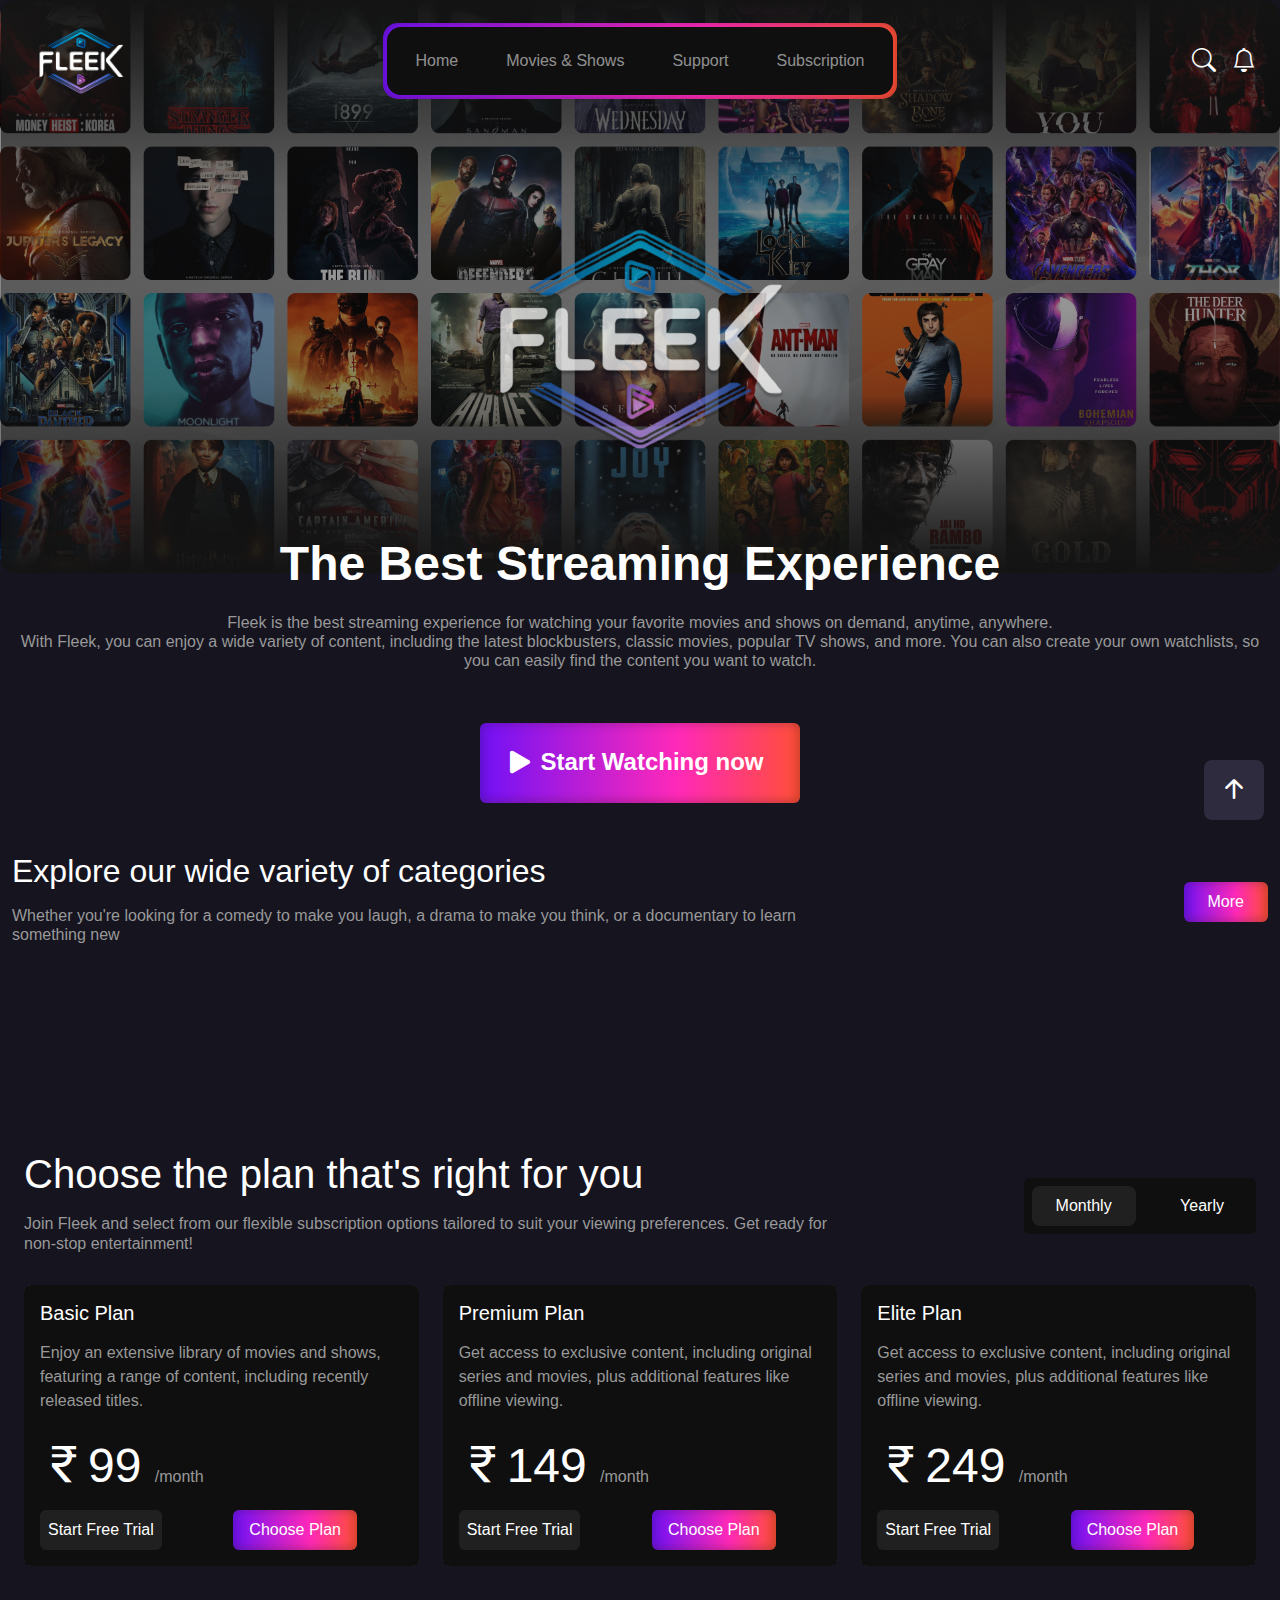
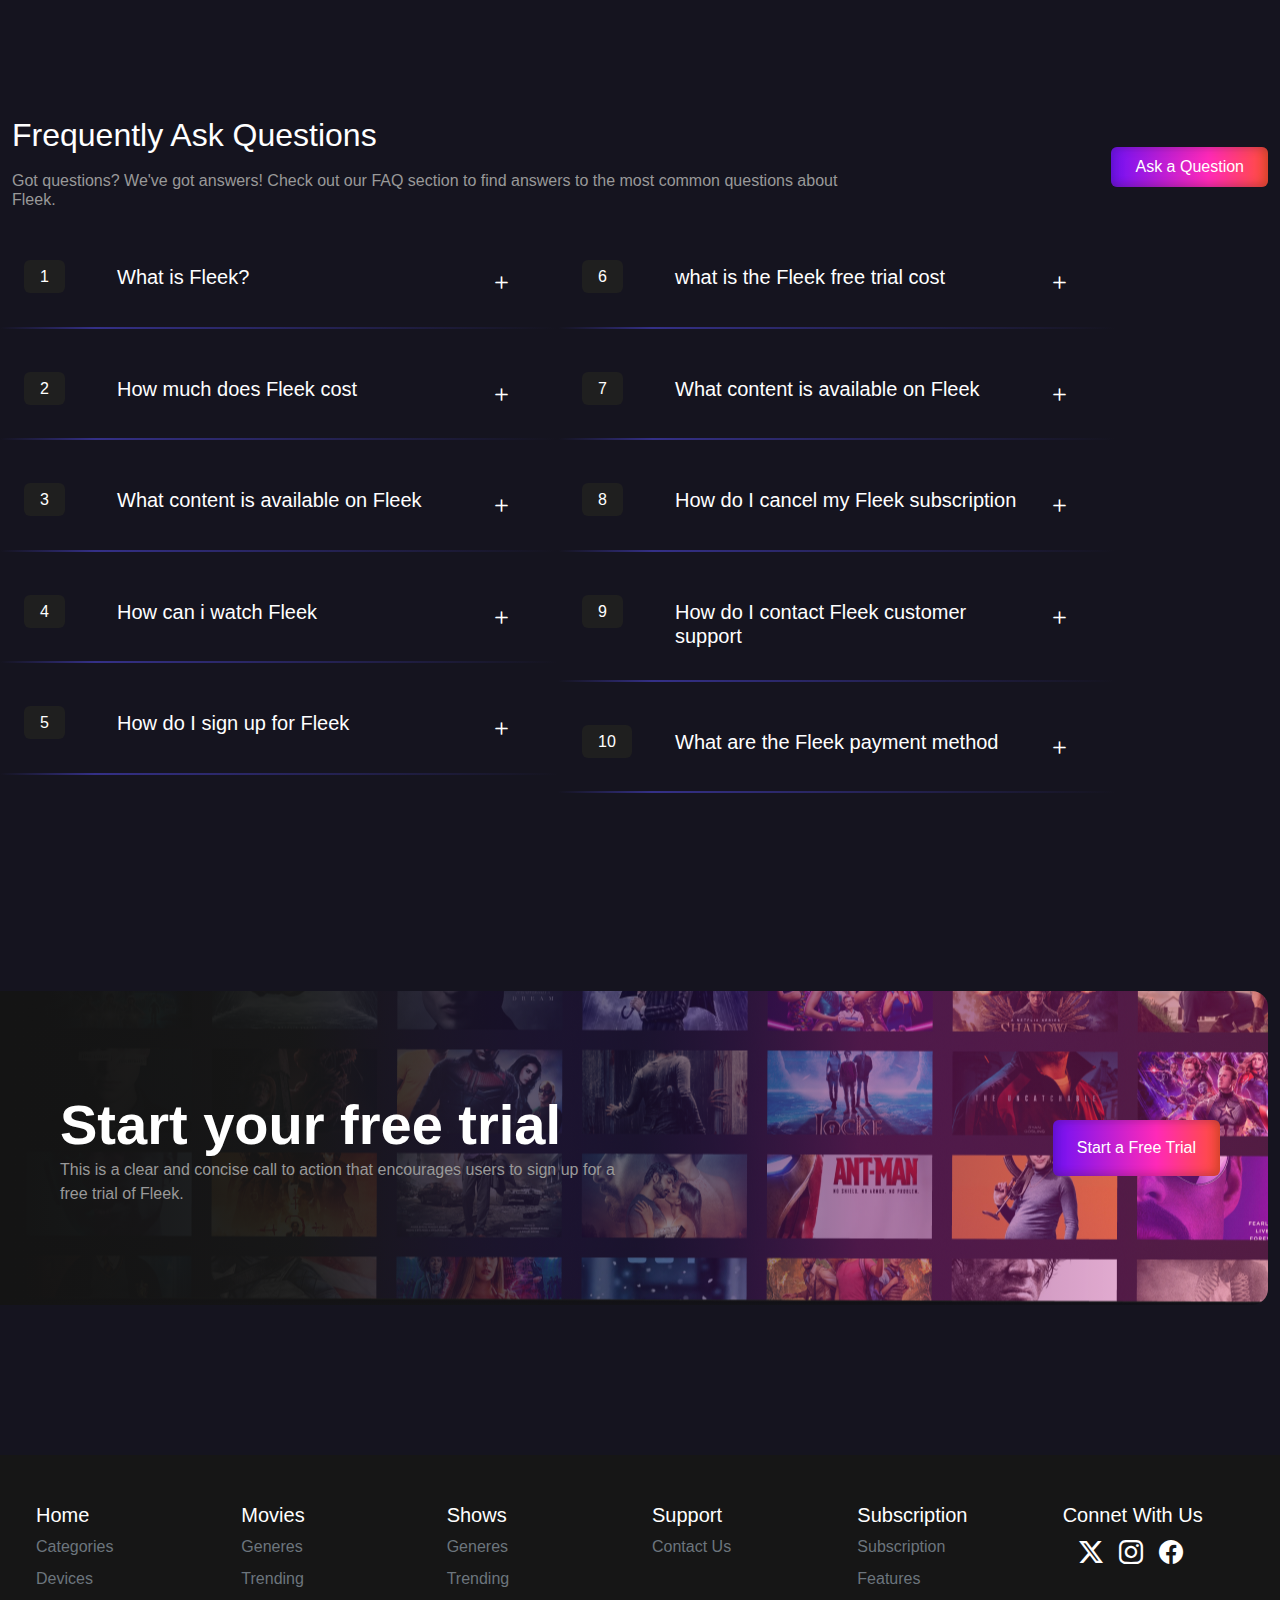
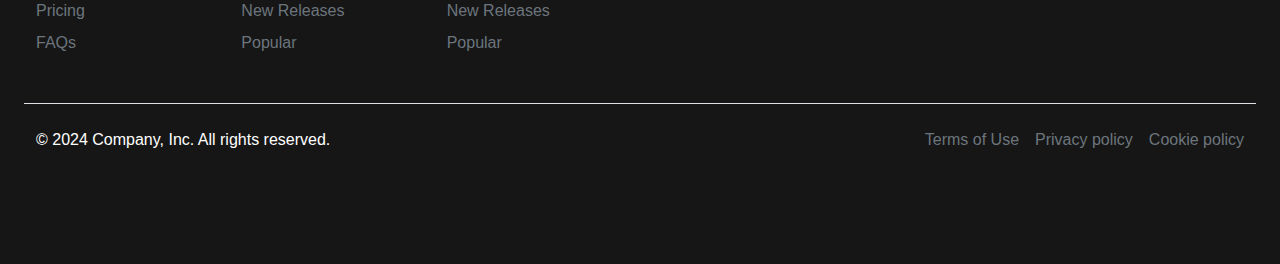
==== index.html @ b1dc54b3 "add" ====
<!DOCTYPE html>
<html lang="en">
  <head>
    <meta charset="UTF-8" />
    <meta name="viewport" content="width=device-width, initial-scale=1.0" />
    <title>Home page</title>
    <link
      rel="stylesheet"
      href="https://cdn.jsdelivr.net/npm/bootstrap-icons@1.11.3/font/bootstrap-icons.min.css"
    />
    <link rel="stylesheet" href="assets/css/bootstrap.min.css" />
    <link rel="stylesheet" href="assets/css/style.css" />
    <link
      rel="stylesheet"
      href="https://cdn.jsdelivr.net/npm/swiper@11/swiper-bundle.min.css"
    />
    <script src="https://ajax.googleapis.com/ajax/libs/jquery/3.7.1/jquery.min.js"></script>
    <script
      src="https://cdn.jsdelivr.net/npm/swiper@11/swiper-bundle.min.js"
      defer
    ></script>
    <script src="assets/js/bootstrap.bundle.min.js" defer></script>
    <script src="assets/js/priceCard.js" defer></script>
    <script src="assets/js/faq.js" defer></script>
    <script src="assets/js/categoriesCard.js" defer></script>
    <script src="assets/js/temp/tempApi.js" defer></script>
    <script src="assets/js/script.js" defer></script>
    <script src="assets/js/searchMoviesAndTv.js" defer></script>
  </head>

  <body>
    <!-- navigation bar -->
    <div class="header">
      <!-- <script src="assets/js/header.js"></script> -->
    </div>
    <!-- hero section -->
    <div class="homeHero">
      <div class="card rounded-5 border-0">
        <img
          src="assets/img/homePageHero.png"
          alt
          class="card-img rounded-4 d-none d-sm-block"
        />
        <img
          src="assets/img/homePageMobileHero.png"
          alt
          class="card-img rounded-4 d-block d-sm-none"
        />
        <div
          class="card-img-overlay rounded-3 d-flex flex-column justify-content-end align-items-center"
        >
          <div
            class="homeSectionTxt d-flex flex-column align-items-center gap-4 gap-sm-1"
          >
            <h1
              class="display-5 text-center fw-semibold mb-0 mb-md-3"
              style="color: #fff"
            >
              The Best Streaming Experience
            </h1>
            <p class="h6 text-center mb-0 mb-md-5" style="color: #999">
              Fleek is the best streaming experience for watching your favorite
              movies and shows on demand, anytime, anywhere.
              <span class="d-none d-lg-block">
                With Fleek, you can enjoy a wide variety of content, including
                the latest blockbusters, classic movies, popular TV shows, and
                more. You can also create your own watchlists, so you can easily
                find the content you want to watch.
              </span>
            </p>
            <div class="d-flex text-center justify-content-center">
              <button
                class="border-0 d-flex btn-base justify-content-center align-items-center rounded py-3 py-md-3 z-2"
                style="padding-right: 36px; padding-left: 20px"
              >
                <i class="bi bi-play-fill display-6 text-white"></i>
                <span class="text-white display-6 fs-4 fw-semibold"
                  >Start Watching now</span
                >
              </button>
              <!--  <div class=" d-flex align-items-center justify-content-center">
              <button
                class="border-0 text-center rounded py-2 py-md-3   "
                style="
                padding-right: 16px;
                  background: linear-gradient(
                    92deg,
                    rgba(90, 13, 255, 1) 0%,
                    rgba(255, 41, 221, 1) 37%,
                    rgba(255, 88, 28, 1) 92%
                  );
                "
              >
                <i class="bi bi-play-fill display-6 text-white"></i>
                <span class="text-white h2 fw-semibold">Start Watching now</span>
              </button> -->
            </div>
          </div>
        </div>
      </div>
    </div>

    <!-- explore our categories  -->

    <section class="categories container-xxl">
      <div class="row">
        <div class="col-12 col-md-8">
          <div class="row mb-2">
            <h2 class="text-white">Explore our wide variety of categories</h2>
          </div>
          <div class="row mb-3 mb-sm-0">
            <h6 style="color: #999">
              Whether you're looking for a comedy to make you laugh, a drama to
              make you think, or a documentary to learn something new
            </h6>
          </div>
        </div>
        <div
          class="col-12 col-md-4 d-flex justify-content-start justify-content-sm-end align-items-center"
        >
          <a
            href="movies&shows.html"
            class="text-white btn-base fw-5 fs-6 text-center py-2 py-sm-2 px-3 px-sm-4 rounded-2"
            style="
              text-decoration: none;
              width: max-content;
              height: max-content;
            "
            type="button"
            >More</a
          >
        </div>
      </div>
      <div class="container-xxl mt-5 d-none d-sm-block position-relative z-0">
        <div class="swiper mySwiper">
          <div class="swiper-wrapper cat-card z-0"></div>
        </div>
      </div>
      <div class="container-xxl mt-5 d-block d-sm-none position-relative z-0">
        <div class="swiper mySwiperMobile">
          <div class="swiper-wrapper cat-card z-0"></div>
        </div>
      </div>
    </section>

    <!-- subscription plan -->
    <div class="subsPlan">
      <section class="container-fluid">
        <div class="mt-3 container-xxl">
          <div class="row">
            <div class="col-12 col-md-8">
              <div class="row mb-2">
                <h1 class="text-white">Choose the plan that's right for you</h1>
              </div>
              <div class="row mb-3 mb-sm-0">
                <h6 style="color: #999">
                  Join Fleek and select from our flexible subscription options
                  tailored to suit your viewing preferences. Get ready for
                  non-stop entertainment!
                </h6>
              </div>
            </div>
            <div
              class="col-12 col-lg-4 d-flex justify-content-start justify-content-sm-end align-items-center"
            >
              <div class="rounded px-2 py-2" style="background-color: #0f0f0f">
                <button class="border-0 btn1 py-2 px-4 text-white rounded-3">
                  Monthly
                </button>
                <button
                  class="border-0 btn2 ms-3 py-2 px-4 text-white rounded-3"
                >
                  Yearly
                </button>
              </div>
            </div>
          </div>
          <div class="row mt-4" id="pricecard">
            <div class="row"></div>
          </div>
        </div>
      </section>
    </div>

    <!-- faq -->
    <div class="faq">
      <section class="conatainer-fluid mt-5">
        <div class="container-xxl">
          <div class="row">
            <div class="col-12 col-md-8">
              <div class="row mb-2">
                <h2 class="text-white">Frequently Ask Questions</h2>
              </div>
              <div class="row mb-3 mb-sm-0">
                <h6 style="color: #999">
                  Got questions? We've got answers! Check out our FAQ section to
                  find answers to the most common questions about Fleek.
                </h6>
              </div>
            </div>
            <div
              class="col-12 col-md-4 d-flex justify-content-start justify-content-sm-end align-items-center"
            >
              <a
                href="#"
                class="text-white btn-base fw-5 fs-6 text-center py-2 py-sm-2 px-3 px-sm-4 rounded-2"
                style="
                  text-decoration: none;
                  width: max-content;
                  height: max-content;
                "
                type="button"
                >Ask a Question</a
              >
            </div>
          </div>
          <div class="row mt-5 container">
            <div class="col-12 col-lg-6 faqContent"></div>
            <div
              class="col-12 d-none d-lg-block col-md-6 mt-5 mt-sm-0 faqContentTwo"
            ></div>
          </div>
        </div>
      </section>
    </div>

    <!-- subscription -->
    <div class="subs"></div>
    <!-- footer -->
    <div class="footer container-fluid" style="background-color: #161616"></div>
    <div class="bottom-To-Top">
      <a href="#" class="back-to-top"
        ><span><i class="bi bi-arrow-up-short"></i></span
      ></a>
    </div>
    <div class="bg-navItems d-block d-sm-none"></div>
  </body>
</html>
---- assets/css/style.css ----
/* card */
html {
  scroll-behavior: smooth;
}

* {
  padding: 0;
  margin: 0;
  box-sizing: border-box;
  font-family: "Helvetica Neue", sans-serif;
}
/* @import url("https://fonts.googleapis.com/css2?family=Montserrat:wght@400;700&family=Roboto:wght@400;700&display=swap"); */

@import url("https://fonts.googleapis.com/css2?family=Open+Sans:ital,wght@0,300..800;1,300..800&display=swap");

body {
  background-color: #15141f !important;
  margin: 0;
  padding: 0;
}

h1,
h2,
h3,
h4,
h5,
h6 {
  font-family: "Montserrat", sans-serif;
}
.h1,
.h2,
.h3,
.h4,
.h5,
.h6 {
  font-family: "Helvetica Neue", sans-serif;
}
p {
  font-family: "", sans-serif;
}

a {
  text-decoration: none;
  color: white;
  display: inline-block;
}

li {
  list-style: none;
}

/* footer */
.footer {
  margin-top: 150px;
}

/* header*/
.header {
  position: relative;
  z-index: 1;
}

.fleekNav {
  background-color: #0f0f0f;
  border-radius: 14px;
}
.fleekNav a:hover {
  background-color: #1a1a1a;
}

.fleekNav a:active {
  background-color: #1a1a1a;
}

.fleekNavBorder {
  background-image: linear-gradient(
    to right,
    #5a0dff -5%,
    #ff29b8 31%,
    #ff581c,
    #ff29b8,
    #5a0dff
  );
  box-shadow: 5px 2px 10px 0px rgba(45, 23, 70, 0.2) inset,
    -5px -3px 8px 0px rgba(71, 23, 11, 0.2) inset;
  background-size: 200% 100%;
  transition: all 0.4s ease-in-out;
  border-radius: 15px;
}

.fleekNavBorder:hover {
  background-position: 90% 0;
  transition: all 0.4s ease-in-out;
  box-shadow: 0px 0px 20px rgba(255, 53, 144, 0.5);
}

/* home hero section */
.homeHero {
  position: absolute;
  top: 0;
  left: 0;
  width: 100%;
  height: 100vh;
  background-size: cover;
  background-position: center;
  z-index: -1;
}

.homeSectionTxt {
  height: 4%;
}
img {
  background-position: center;
  background-repeat: no-repeat;
  background-size: cover;
}

/* subscription */

.subs {
  margin-top: 150px;
}
#subImg {
  /* background-image: url(/assets/img/trial.png); */
  background-image: url("../../assets/img/trial.png");
  background-repeat: no-repeat;
  background-position: center;
  height: 314px;
}

.subcBackground {
  background: linear-gradient(
    180deg,
    rgba(20, 20, 20, 1) 0%,
    rgba(20, 20, 20, 0) 100%
  );
}

/* Desktop view (min-width: 576px) */
@media (min-width: 576px) {
  .subcBackground {
    background: linear-gradient(
      90deg,
      rgba(20, 20, 20, 1) 0%,
      rgba(20, 20, 20, 0) 100%
    );
  }
}

/* price card */
.price {
  margin-top: 150px;
}
.subsPlan {
  margin-top: 150px;
}
.subscripPlan {
  margin-top: 50px;
}

.btn1 {
  background-color: #202020;
}
.btn2 {
  background-color: #0f0f0f;
}
/* faq */

.faq {
  margin-top: 150px;
}
.fqs {
  display: none;
}

/* support */
.supp {
  margin-top: 50px;
}

/* movies & shows hero section */

.movieShowHeroSection {
  margin-top: 50px;
}

.gradient-background {
  background: linear-gradient(
    360deg,
    rgba(20, 20, 20, 1) 0%,
    rgba(20, 20, 20, 0) 100%
  );
  height: 100%;
  position: absolute;
  top: 0;
  left: 0;
  width: 100%;
  z-index: 1;
}

/* movie and show details */
.showsDetail {
  margin-top: 100px;
}
.moviesDetail {
  margin-top: 100px;
}

/* movie and show player */

.playerSectionTxt {
  height: 30%;
}

.movie-card-small:hover::before {
  width: 100%;
  height: 100%;
  top: 0;
  left: 0;
}
.movie-card-small::before {
  content: "";
  position: absolute;
  top: 70%;
  left: 50%;
  width: 0;
  height: 0;
  background-image: linear-gradient(
    180deg,
    rgba(17, 17, 17, 0.8) 0%,
    rgba(24, 24, 24, 0.8) 100%
  );
  transition: all 600ms ease;
  mix-blend-mode: soft-light;
}

.movie-card-small {
  border-radius: 20px;
  overflow: hidden;
}

.movie-card-small:hover .video-play-btn {
  visibility: visible;
  opacity: 1;
  margin-top: -41px;
}

.movie-card-small:hover .video-play-btn {
  top: 58%;
  visibility: visible;
  opacity: 1;
  margin-top: -65px;
}

.movie-card-small .details h4 a,
a:focus,
a:active {
  text-decoration: none;
  outline: none;
  color: inherit;
}

.video-play-btn {
  width: 80px;
  height: 80px;
  line-height: 77px;
  border-radius: 50%;
  display: inline-block;
  background: linear-gradient(
    133deg,
    rgba(255, 255, 255, 0.27) 12.14%,
    rgba(255, 255, 255, 0.09) 86.99%
  );
  top: 45%;
  left: 50%;
  transform: translate(-50%, -50%);
  backdrop-filter: blur(7.5px);
  transition: all 600ms;
  visibility: hidden;
  opacity: 0;
  text-align: center;
}

.video-play-btn svg {
  margin-left: 5px;
  color: #eee;
}

.movie-card-small:hover .video-play-btn {
  visibility: visible;
}

.movie-card-small .details {
  width: 100%;
  bottom: -11px;
  background: rgba(255, 255, 255, 0.1);
  backdrop-filter: blur(50px);
  border-radius: 14px;
  padding: 10px;
  margin-bottom: -100%;
  transition: margin 600ms;
}

.movie-card-small:hover .details {
  margin-bottom: 0;
}

.movie-card-small .details .movie-name {
  font-weight: 600;
  background-image: linear-gradient(
    92deg,
    #5a0dff 0%,
    #ff29b8 20.6%,
    #ff581c 45%,
    #fff 55%
  );
  background-size: 220% 100%;
  background-position: 100% 50%;
  color: transparent;
  -webkit-background-clip: text;
  background-clip: text;
  background-repeat: no-repeat;
  transition: all 300ms ease-out;
}

.movie-card-small .details .movie-name:hover {
  background-position: 0% 50%;
}

.movie-card-small .details .movie-name,
.movie-card-small .details .movie-info {
  margin-bottom: 6px;
}
.movie-card-small .details ul {
  color: #e2e2e2;
  line-height: 1;
  display: flex;
  align-items: center;
  justify-content: center;
  gap: 3px;
}

.movie-card-small .details .movie-info li {
  display: flex;
  align-items: center;
  gap: 4px;
  color: #e2e2e2;
  margin: 0px 1px;
}

.movie-card-small .details .movie-info li img {
  filter: brightness(100);
}
.movie-card-small .details .movie-info li img {
  margin-top: 1px;
  filter: brightness(1.4);
  width: 16px;
}

.movie-card-small .details ul li {
  display: inline-block;
}

/*  custom scrollbar  */

::-webkit-scrollbar {
  width: 12px;
  height: 12px;
  background-color: #f5f5f5;
}

::-webkit-scrollbar-track {
  background-color: #15141f;
}

::-webkit-scrollbar-thumb {
  background-image: linear-gradient(
    to top,
    #5a0dff -5%,
    #ff29b8 31%,
    #ff581c,
    #ff29b8,
    #5a0dff
  );
  box-shadow: 5px 2px 10px 0px rgba(45, 23, 70, 0.2) inset,
    -5px -3px 8px 0px rgba(71, 23, 11, 0.2) inset;
  background-size: 200% 100%;
  transition: all 0.4s ease-in-out;
  border-radius: 10px;
}

::-webkit-scrollbar-thumb:hover {
  background-position: 90% 0;
  transition: all 0.4s ease-in-out;
  box-shadow: 0px 0px 20px rgba(255, 53, 144, 0.5);
}

/* btn gradeint */
.btn-base {
  background-image: linear-gradient(
    to right,
    #5a0dff -5%,
    #ff29b8 31%,
    #ff581c,
    #ff29b8,
    #5a0dff
  );
  box-shadow: 5px 2px 10px 0px rgba(45, 23, 70, 0.2) inset,
    -5px -3px 8px 0px rgba(71, 23, 11, 0.2) inset;
  background-size: 200% 100%;
  transition: all 0.4s ease-in-out;
}

.btn-base:hover {
  background-position: 90% 0;
  transition: all 0.4s ease-in-out;
  box-shadow: 0px 0px 20px rgba(255, 53, 144, 0.5);
}

/* movie hero section */
.owl-stage-outer {
  border-radius: 25px;
}

/* search icon */

.searchInput {
  top: 43px;
  right: 20%;
  width: 233px;
  border: 3px solid rgba(52, 48, 135);
  background-color: #141414;
  color: #999;
  outline: none;
  /* transition: 1s; */
}

@media (min-width: 1024px) {
  .searchInput {
    right: 61px;
    top: 104px;
  }
}
@media (min-width: 1440px) {
  .searchInput {
    right: 11%;
    top: 44px;
  }
}
@media (min-width: 430px) and (max-width: 770px) {
  .searchInput {
    right: 9%;
    top: 44px;
  }
}

@media (max-width: 429px) {
  .searchInput {
    right: 9%;
    top: 100px;
  }
}
@media (min-width: 1900px) {
  .searchInput {
    right: 20%;
    top: 44px;
  }
}

.searchInput::placeholder {
  color: #999;
}

.searchPanelBg {
  height: 100vh;
  position: absolute;
  z-index: 1;
  margin-top: 50px;
}

/* form phone no. */

.select-box {
  position: relative;
}

.select-box input {
  width: 100%;
  /* padding: 1rem 0.6rem */
  /* font-size: 1.1rem; */
  border: none;
  border-left: 0.1rem solid #262626;
  background: none;
  outline: none;
  color: #eee;
}

input[type="tel"] {
  border-radius: 0 0.5rem 0.5rem 0;
}
/* 
.select-box input:focus {
  border-left: 0.1rem solid #262626 ;
} */

.selected-option {
  border: 1px solid #262626;
  border-radius: 0.5rem;
  overflow: hidden;

  display: flex;
  justify-content: space-between;
  align-items: center;
}

.selected-option div {
  position: relative;
  padding: 0px 43px 0 14.5px;
  text-align: center;
  cursor: pointer;
}

.selected-option div::after {
  position: absolute;
  content: "";
  right: 0.8rem;
  top: 50%;
  transform: translateY(-50%) rotate(45deg);

  width: 0.8rem;
  height: 0.8rem;
  border-right: 0.12rem solid #eee;
  border-bottom: 0.12rem solid #eee;

  transition: 0.2s;
}

.selected-option div.active::after {
  transform: translateY(-50%) rotate(225deg);
}

.select-box .options {
  position: absolute;
  top: 4rem;

  width: 100%;
  background-color: #141414;
  border: 1px solid #262626;
  border-radius: 0.5rem;

  display: none;
}

.select-box .options.active {
  display: block;
}

.select-box .options::before {
  position: absolute;
  content: "";
  left: 1rem;
  top: -1.2rem;

  width: 0;
  height: 0;
  border: 0.6rem solid transparent;
  border-bottom-color: var(--primary);
}

input.search-box {
  background-color: var(--primary);
  color: #fff;
  border-radius: 0.5rem 0.5rem 0 0;
  padding: 1.4rem 1rem;
  border: 1px solid #262626;
}

.select-box ol {
  list-style: none;
  max-height: 23rem;
  overflow: overlay;
}

.select-box ol::-webkit-scrollbar {
  width: 0.6rem;
}

.select-box ol::-webkit-scrollbar-thumb {
  width: 0.4rem;
  height: 3rem;
  background-color: #ccc;
  border-radius: 0.4rem;
}

.select-box ol li {
  padding: 1rem;
  display: flex;
  justify-content: space-between;
  cursor: pointer;
}

.select-box ol li.hide {
  display: none;
}

.select-box ol li:not(:last-child) {
  border-bottom: 0.1rem solid #262626;
  color: #999;
}

.select-box ol li:hover {
  background-color: #99999917;
}

.select-box ol li .country-name {
  margin-left: 0.4rem;
}

#first-name,
#last-name,
#email {
  background-color: transparent;
  color: #eee;
  border-color: #262626;
}

#first-name::placeholder,
#last-name::placeholder,
#email::placeholder {
  color: #999;
}

/* categories card */
* {
  margin: 0;
  padding: 0;
  box-sizing: border-box;
}

.category-card::before {
  content: "";
  position: absolute;
  top: 0;
  left: 0;
  width: 100%;
  height: 100%;
  border: 2px solid transparent;
  border-radius: 30px;
  background-color: #ff581c;
  background: linear-gradient(92deg, #5a0dff 0%, #ff29b8 38.6%, #ff581c 97.73%)
    border-box;
  -webkit-mask: linear-gradient(#fff, #fff) padding-box,
    linear-gradient(#fff, #fff);
  mask-composite: add, add;
  -webkit-mask-composite: destination-out;
  mask-composite: exclude;
  opacity: 0;
  transition: opacity 0.3s ease;
}
.category-card:hover::before {
  opacity: 1;
}

.category-card-wrapper {
  border-radius: 30px;

  overflow: hidden;
}

.category-card {
  border-radius: 30px;
  box-shadow: 0 0 0 2px #1d1d1d inset;
  background: linear-gradient(134deg, #151515 0.83%, #101010 100%);
  backdrop-filter: blur(10px);
  padding: 30px;
  padding-bottom: 25px;
  position: relative;
  display: flex;
  flex-direction: column;
  justify-content: space-between;
  width: 300px;
}

.category-card .thumbnail {
  border-radius: 15px;
  overflow: hidden;
  margin-bottom: 30px;
}
.category-card:hover .thumbnail .thumb-img {
  transform: scale(1.1);
}

.category-card .catdetails {
  display: flex;
  align-items: center;
  justify-content: space-between;
  position: relative;
  z-index: 1;
  gap: 55px;
  color: white;
}

.category-card .thumbnail .thumb-img {
  transition: transform 300ms ease;
}

.category-card .catdetails .title {
  font-size: 20px;
  font-weight: 400;
  text-transform: uppercase;
  margin-top: 3px;
  font-family: sans-serif;
}

a.hl-btn.cat-circle-btn {
  justify-content: center;
  width: 55px;
  height: 55px;
  border-radius: 50%;
  padding: 0;
  background: transparent;
}

.category-card .catdetails .cat-circle-btn {
  box-shadow: inset 0 0 0 1px rgba(255, 255, 255, 0.27);
  transition: background-image 300ms ease;
}

.category-card:hover .catdetails .cat-circle-btn {
  background-image: linear-gradient(
      139deg,
      rgba(255, 255, 255, 0.18) 19.65%,
      rgba(255, 255, 255, 0.03) 50.98%
    ),
    linear-gradient(92deg, #5a0dff 0%, #ff29b8 38.6%, #ff581c 97.73%);
}

img {
  height: auto;
  max-width: 100%;
  border: none;
  border-radius: 0;
  box-shadow: none;
}

.categories {
  margin-top: 180%;
}

@media (min-width: 576px) {
  .categories {
    margin-top: 57%;
  }
}

/* cards */
.series {
  display: none;
}

/* back to top button */
.back-to-top {
  position: fixed;
  bottom: 5rem;
  right: 1rem;
  display: inline-flex;
  align-items: center;
  justify-content: center;
  background-color: #2d2b3d;
  cursor: pointer;
  border-radius: 0.5rem;
  padding: 0px 10px;
  text-decoration: none;
}

.back-to-top span {
  color: #fff;
  font-size: 40px;
  transition: 0.2s ease-out;
}
.back-to-top:hover {
  background-image: linear-gradient(
    to right,
    #5a0dff -5%,
    #ff29b8 31%,
    #ff581c,
    #ff29b8,
    #5a0dff
  );
  box-shadow: 5px 2px 10px 0px rgba(45, 23, 70, 0.2) inset,
    -5px -3px 8px 0px rgba(71, 23, 11, 0.2) inset;
  background-size: 200% 100%;
  transition: all 0.4s ease-in-out;
}
.back-to-top:hover span {
  transform: translateY(-4px);
}

/* extra section */
.thirdCard {
  width: 335px;
  height: 270px;
  background-color: #1b1b1b;
  color: white;
  padding: 50px 15px 35px 15px;
  background-color: transparent;
  background-image: linear-gradient(136deg, #1b1b1b 0%, #1b1b1b 100%);
  border-radius: 30px 30px 30px 30px;
}

.thirdCard:hover {
  box-shadow: 0px 7px 15px rgba(255, 255, 255, 0.07);
}
.thirdCardImg {
  height: auto;
  max-width: 100%;
  border: none;
  border-radius: 0;
  box-shadow: none;
  transition-duration: 0.4s;
}

.thirdCard:hover .thirdCardImg {
  transform: scale(1.2);
}

.navigationMobile {
  width: 100%;
  height: 70px;
  background: #15141f;
  position: relative;
  display: flex;
  justify-content: center;
  align-items: center;
  border-radius: 10px 10px 0px 0px;
}
.navigationMobile ul {
  display: flex;
  margin-bottom: 0px;
  padding-left: 0px;
}
.navigationMobile ul li {
  position: relative;
  list-style: none;
  width: 70px;
  height: 70px;
  z-index: 1;
}
.navigationMobile ul li a {
  position: relative;
  display: flex;
  justify-content: center;
  align-items: center;
  flex-direction: column;
  width: 100%;
  text-align: center;
  font-weight: 500;
}
.navigationMobile ul li a .icon {
  position: relative;
  display: block;
  line-height: 75px;
  font-size: 1.5rem;
  text-align: center;
  transition: 0.5s;
  color: #eee;
}
.navigationMobile ul li.active a .icon {
  transform: translateY(-32px);
}
.navigationMobile ul li a .text {
  position: absolute;
  color: #eee;
  font-weight: 400;
  font-size: 0.75em;
  letter-spacing: 0.05em;
  transition: 0.5s;
  opacity: 0;
  transform: translateY(20px);
}
.navigationMobile ul li.active a .text {
  transform: translateY(10px);
  opacity: 1;
}
.indicator {
  position: absolute;
  top: -50%;
  width: 70px;
  height: 70px;
  background: linear-gradient(92deg, #5a0dff 0%, #ff29b8 38.6%, #ff581c 97.73%);
  border-radius: 50%;
  border: 6px solid;
  transition: 0.5s;
}
.navigationMobile ul li:nth-child(1).active ~ .indicator {
  transform: translateX(calc(70px * 0));
}
.navigationMobile ul li:nth-child(2).active ~ .indicator {
  transform: translateX(calc(70px * 1));
}
.navigationMobile ul li:nth-child(3).active ~ .indicator {
  transform: translateX(calc(70px * 2));
}
.navigationMobile ul li:nth-child(4).active ~ .indicator {
  transform: translateX(calc(70px * 3));
}
.navigationMobile ul li:nth-child(5).active ~ .indicator {
  transform: translateX(calc(70px * 4));
}
:root {
  --clr: #222327;
}

.bg-navItems {
  position: fixed;
  bottom: 0;
  left: 0;
  width: 100vw;
  z-index: 1000;
}
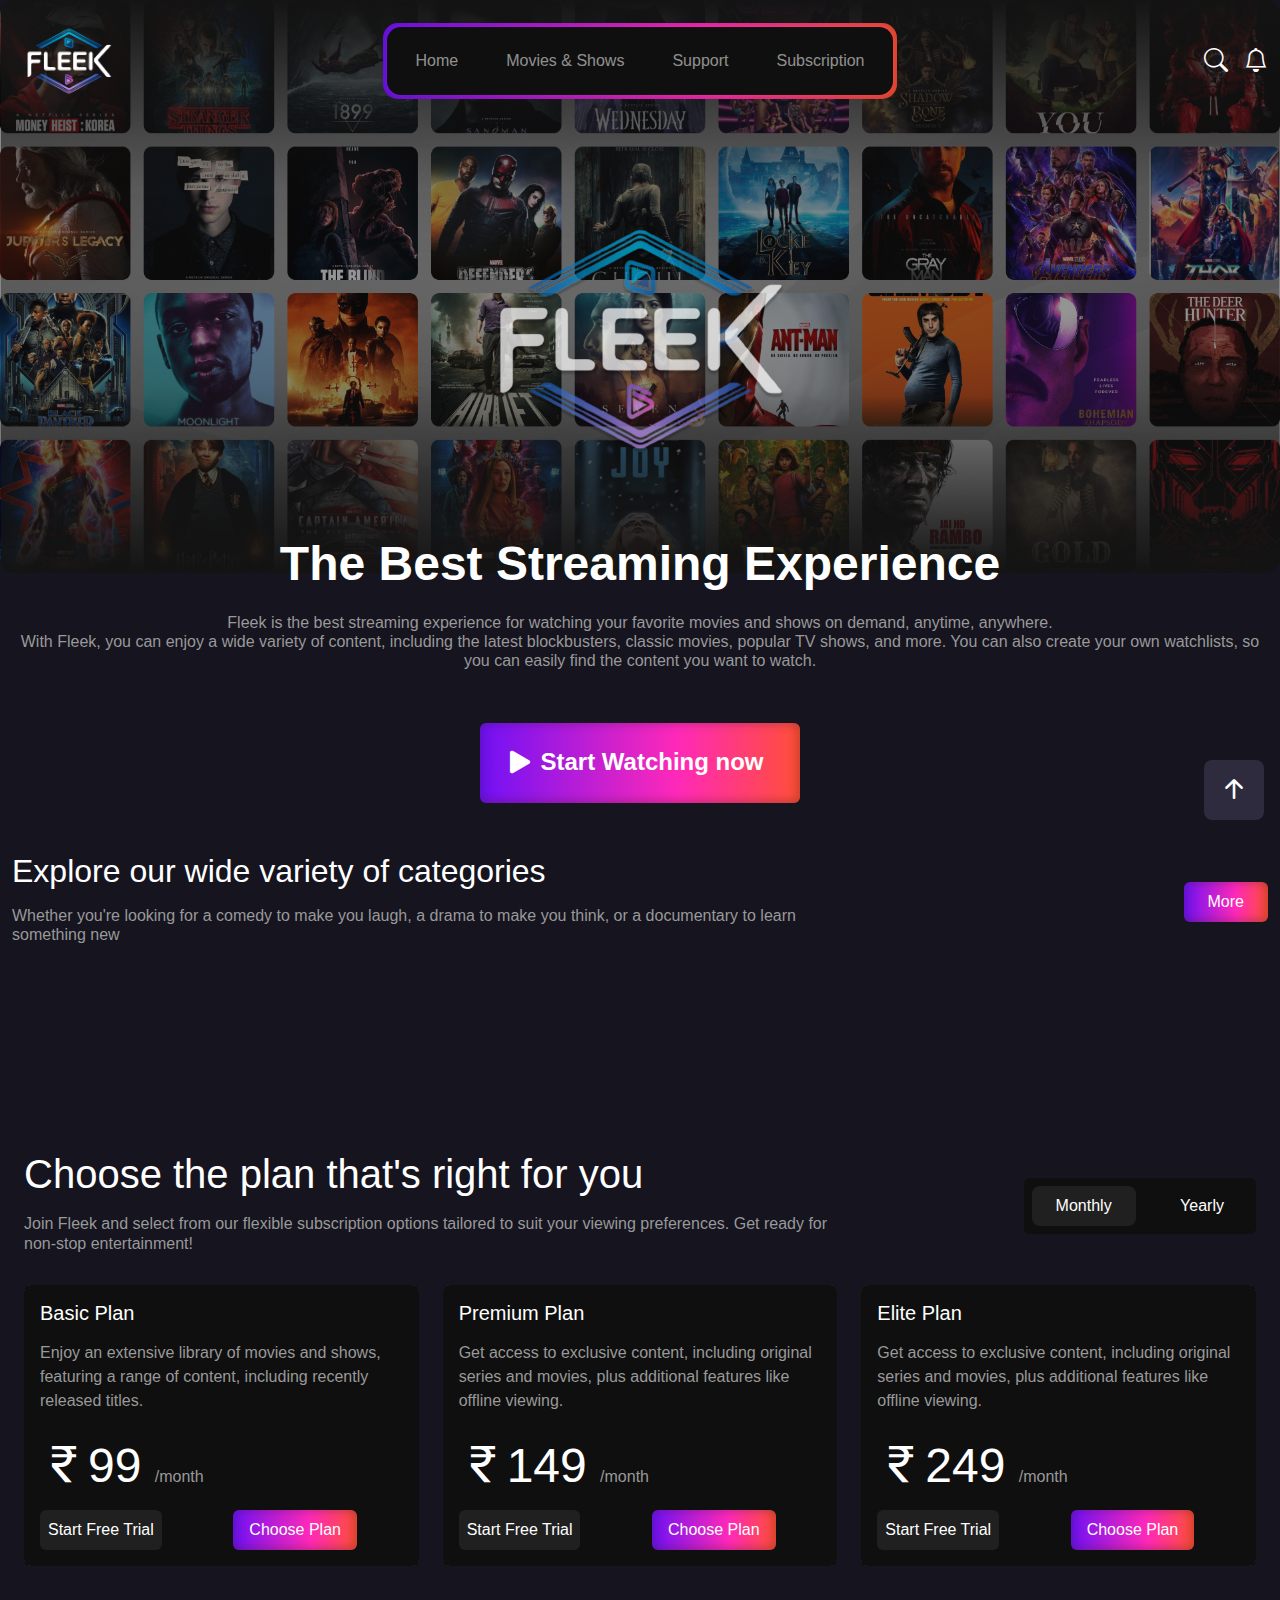
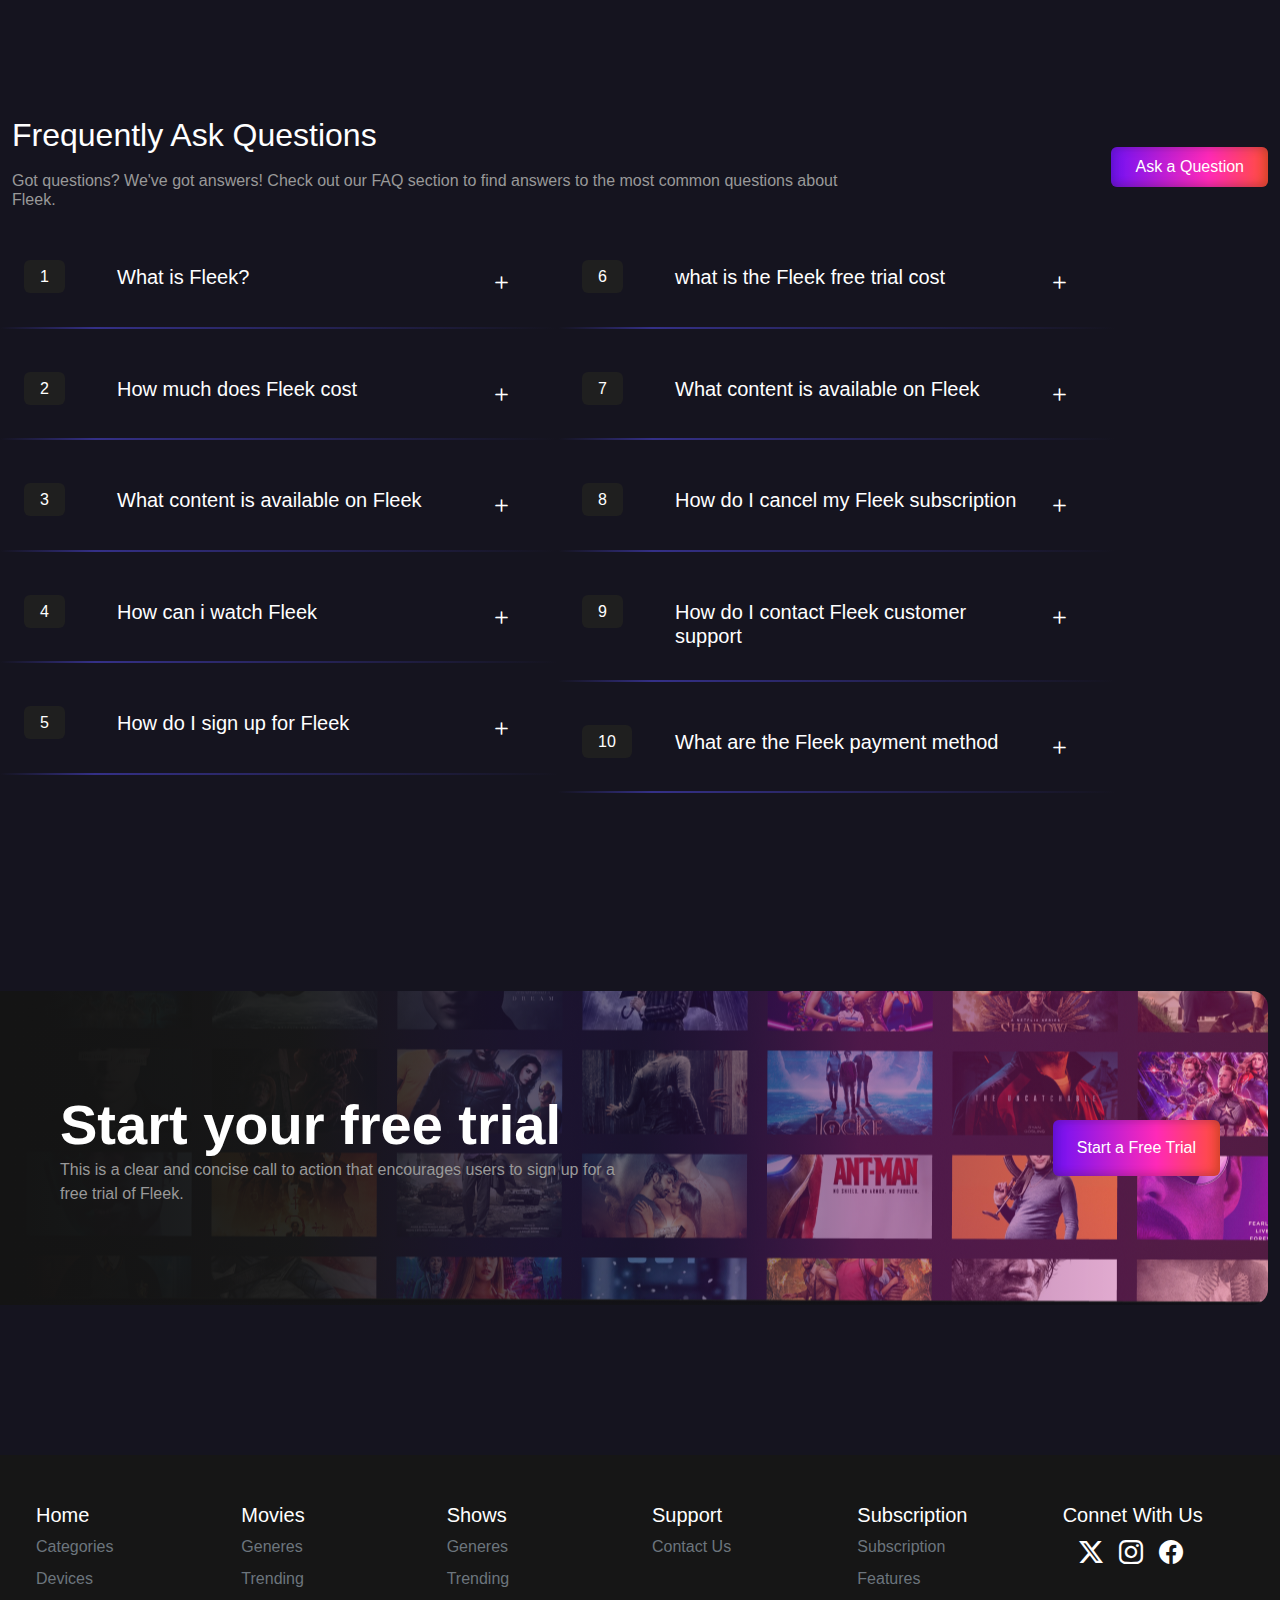
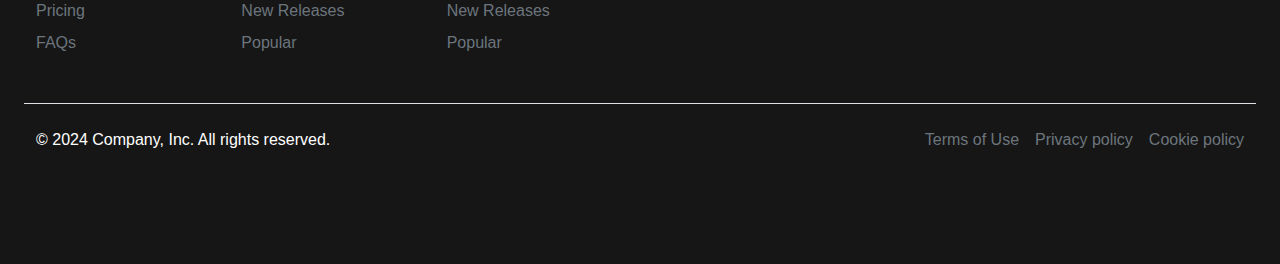
==== commit 5f270c33: "add" ====
--- a/index.html
+++ b/index.html
@@ -9,11 +9,11 @@
       href="https://cdn.jsdelivr.net/npm/bootstrap-icons@1.11.3/font/bootstrap-icons.min.css"
     />
     <link rel="stylesheet" href="assets/css/bootstrap.min.css" />
-    <link rel="stylesheet" href="assets/css/style.css" />
     <link
       rel="stylesheet"
       href="https://cdn.jsdelivr.net/npm/swiper@11/swiper-bundle.min.css"
     />
+    <link rel="stylesheet" href="assets/css/style.css" />
     <script src="https://ajax.googleapis.com/ajax/libs/jquery/3.7.1/jquery.min.js"></script>
     <script
       src="https://cdn.jsdelivr.net/npm/swiper@11/swiper-bundle.min.js"
@@ -233,6 +233,6 @@
         ><span><i class="bi bi-arrow-up-short"></i></span
       ></a>
     </div>
-    <div class="bg-navItems d-block d-sm-none"></div>
+    <!-- <div class="bg-navItems d-block d-sm-none"></div> -->
   </body>
 </html>
--- a/assets/css/style.css
+++ b/assets/css/style.css
@@ -424,7 +424,7 @@
 
 /* search icon */
 
-.searchInput {
+#searchInput {
   top: 43px;
   right: 20%;
   width: 233px;
@@ -436,38 +436,38 @@
 }
 
 @media (min-width: 1024px) {
-  .searchInput {
+  #searchInput {
     right: 61px;
     top: 104px;
   }
 }
 @media (min-width: 1440px) {
-  .searchInput {
+  #searchInput {
     right: 11%;
     top: 44px;
   }
 }
-@media (min-width: 430px) and (max-width: 770px) {
-  .searchInput {
+/* @media (min-width: 430px) and (max-width: 770px) {
+  #searchInput {
     right: 9%;
     top: 44px;
   }
 }
 
 @media (max-width: 429px) {
-  .searchInput {
+  #searchInput {
     right: 9%;
     top: 100px;
   }
-}
+} */
 @media (min-width: 1900px) {
-  .searchInput {
+  #searchInput {
     right: 20%;
     top: 44px;
   }
 }
 
-.searchInput::placeholder {
+#searchInput::placeholder {
   color: #999;
 }
 
@@ -824,7 +824,7 @@
   transform: scale(1.2);
 }
 
-.navigationMobile {
+/* .navigationMobile {
   width: 100%;
   height: 70px;
   background: #15141f;
@@ -891,6 +891,7 @@
   border-radius: 50%;
   border: 6px solid;
   transition: 0.5s;
+  transition-delay: 0.2s;
 }
 .navigationMobile ul li:nth-child(1).active ~ .indicator {
   transform: translateX(calc(70px * 0));
@@ -918,3 +919,4 @@
   width: 100vw;
   z-index: 1000;
 }
+ */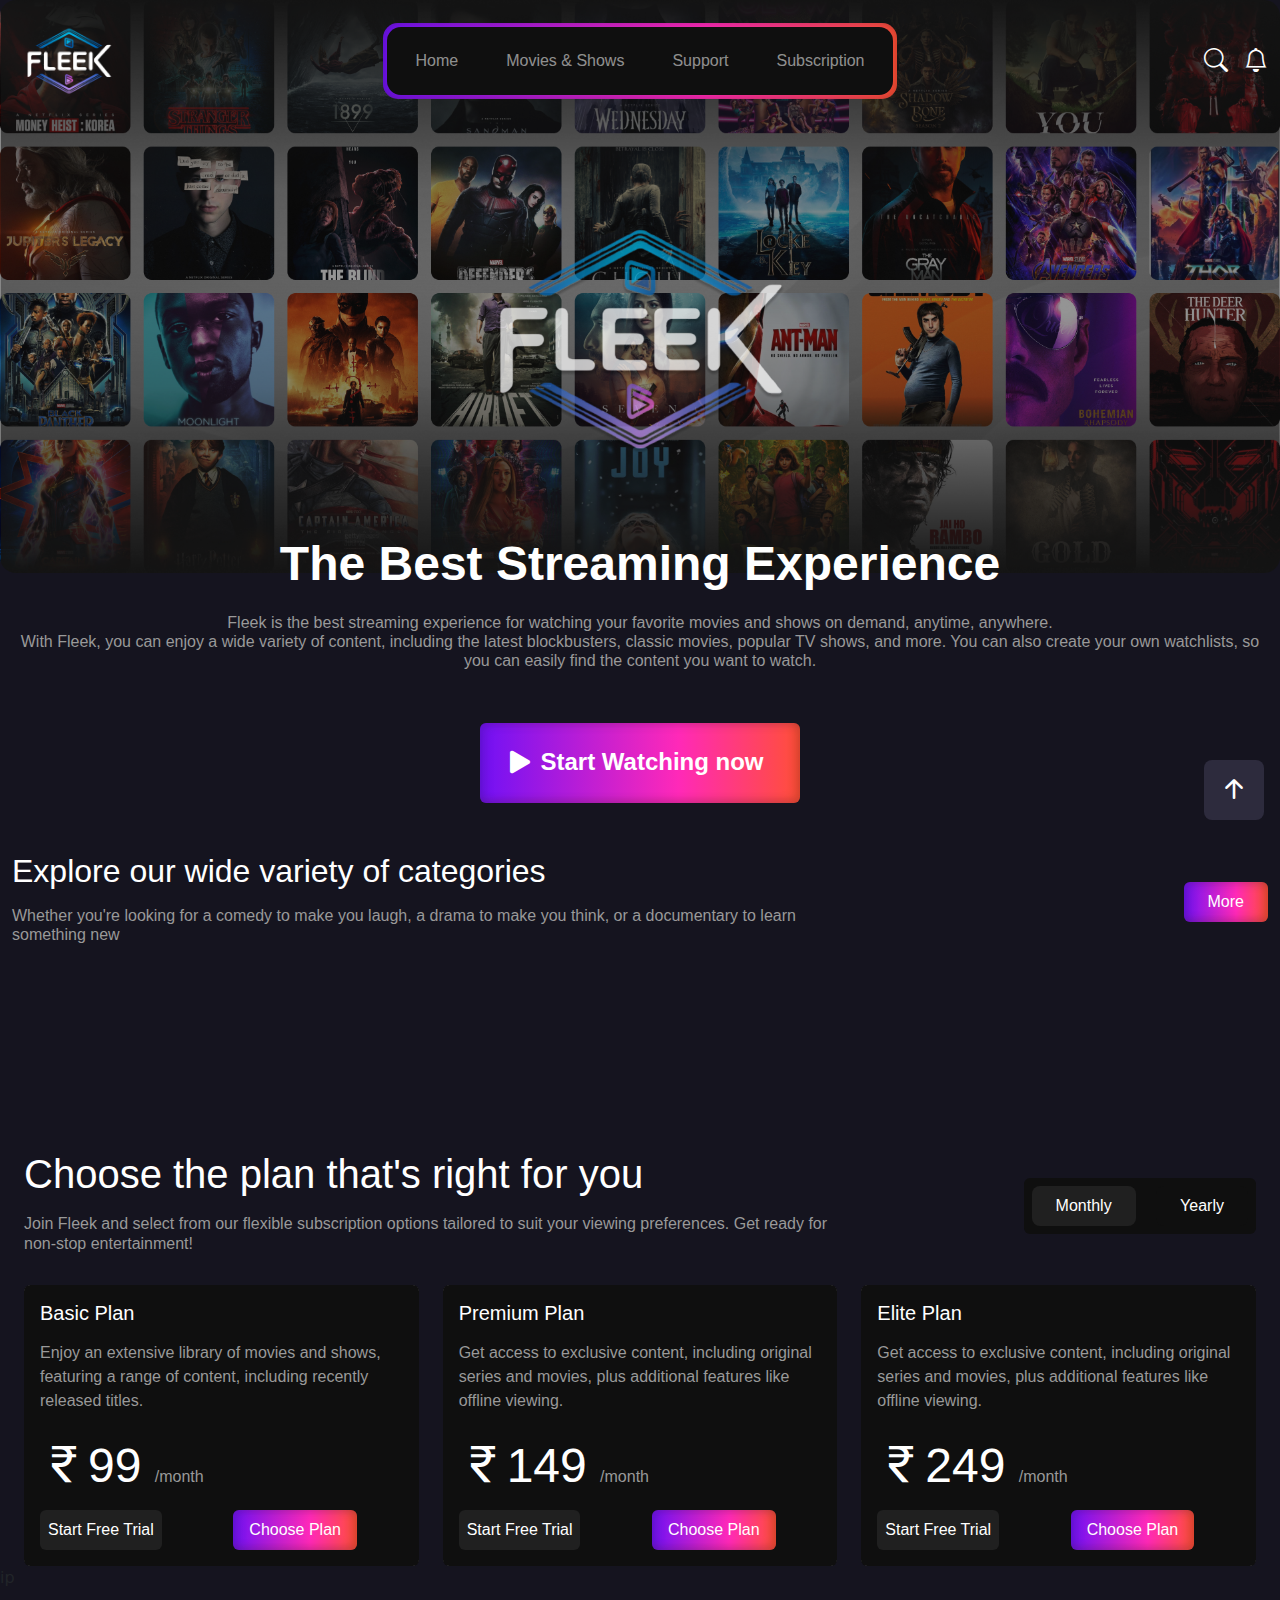
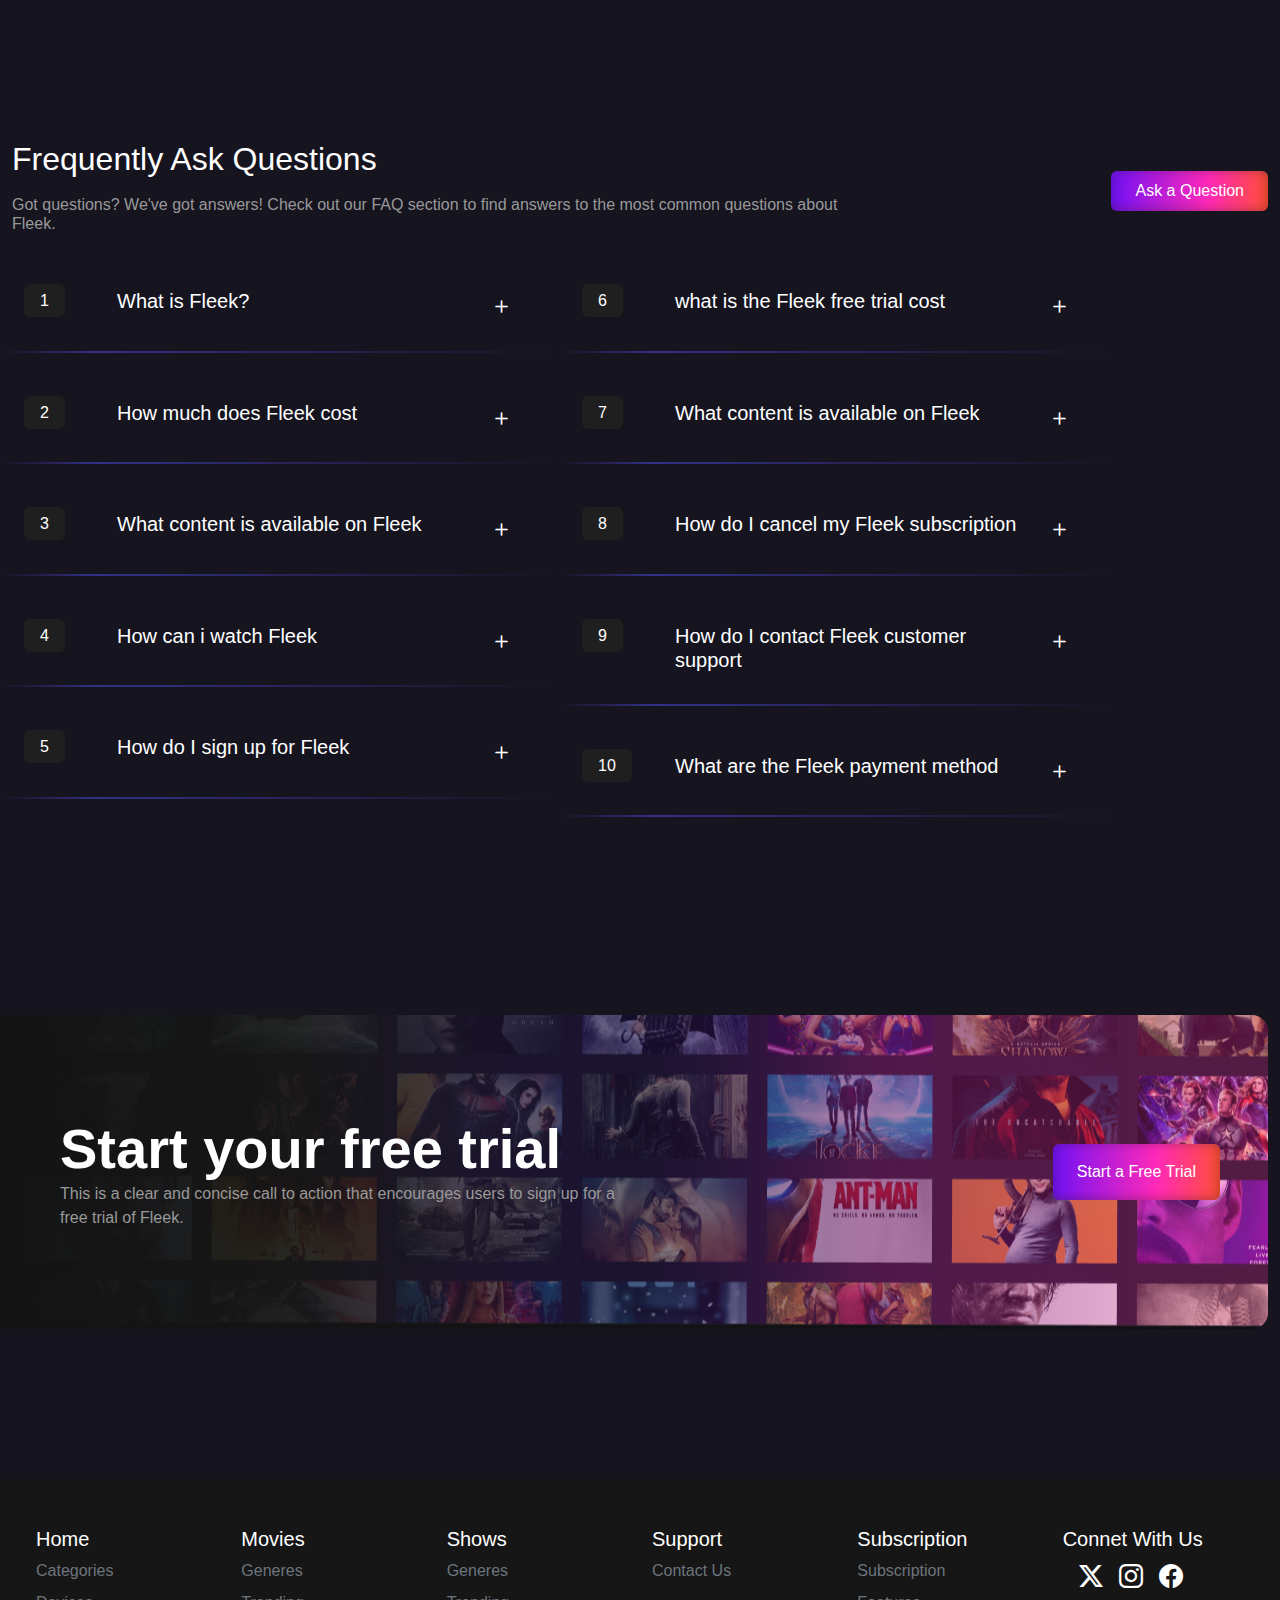
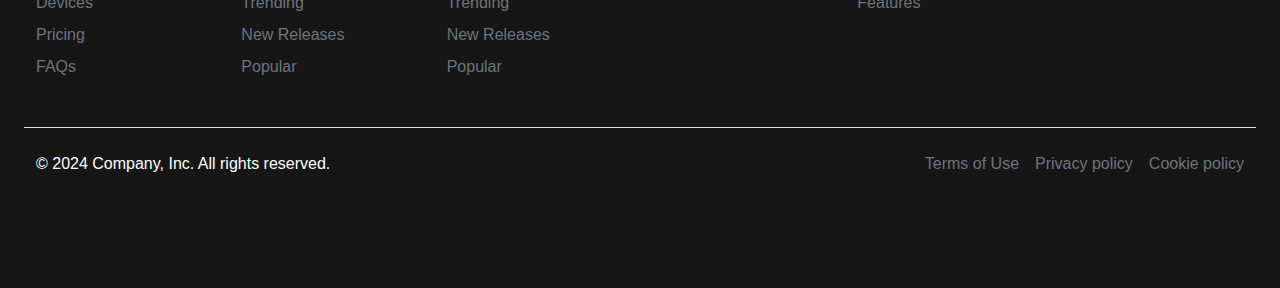
==== commit f17f8532: "add" ====
--- a/index.html
+++ b/index.html
@@ -181,7 +181,7 @@
         </div>
       </section>
     </div>
-
+ip
     <!-- faq -->
     <div class="faq">
       <section class="conatainer-fluid mt-5">
--- a/assets/css/style.css
+++ b/assets/css/style.css
@@ -824,6 +824,11 @@
   transform: scale(1.2);
 }
 
+.swiper-slide-custom {
+  width: 300px !important;
+  margin-right: 30px !important;
+}
+
 /* .navigationMobile {
   width: 100%;
   height: 70px;
@@ -919,4 +924,4 @@
   width: 100vw;
   z-index: 1000;
 }
- */+ */
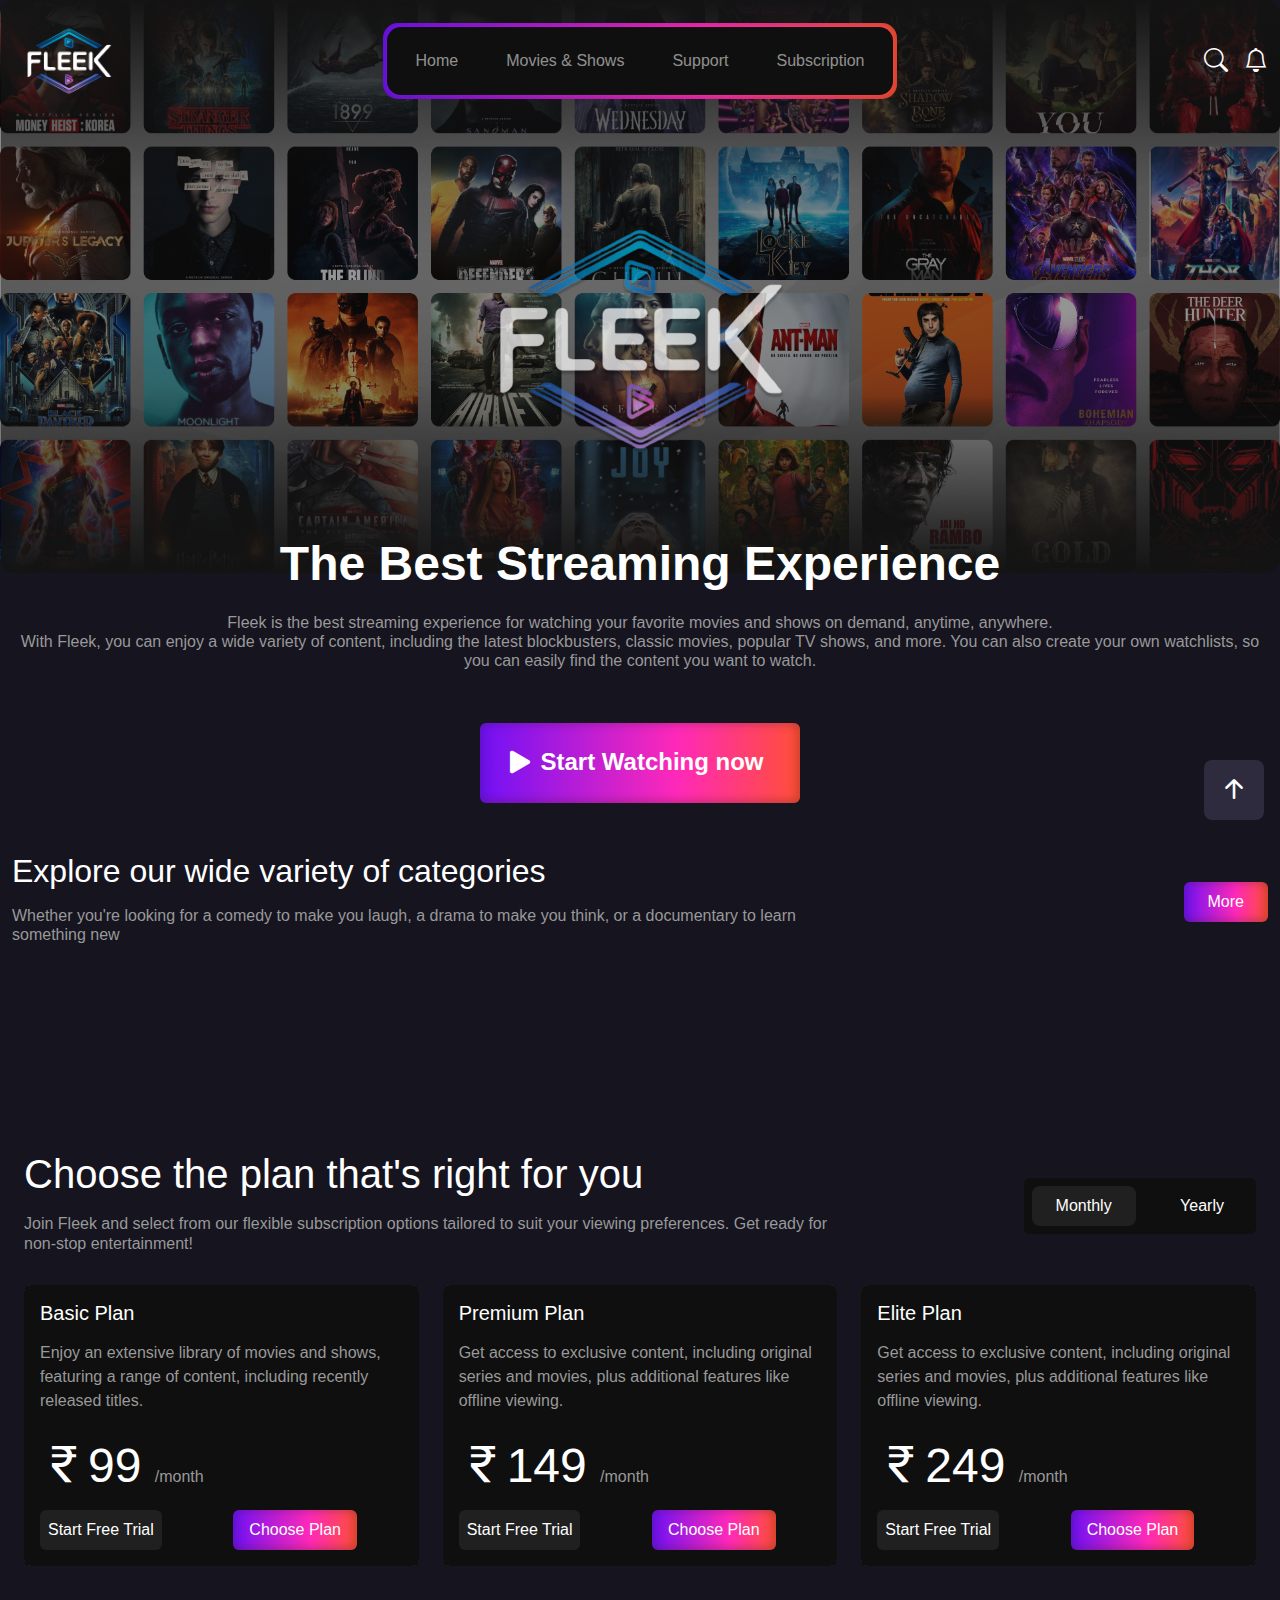
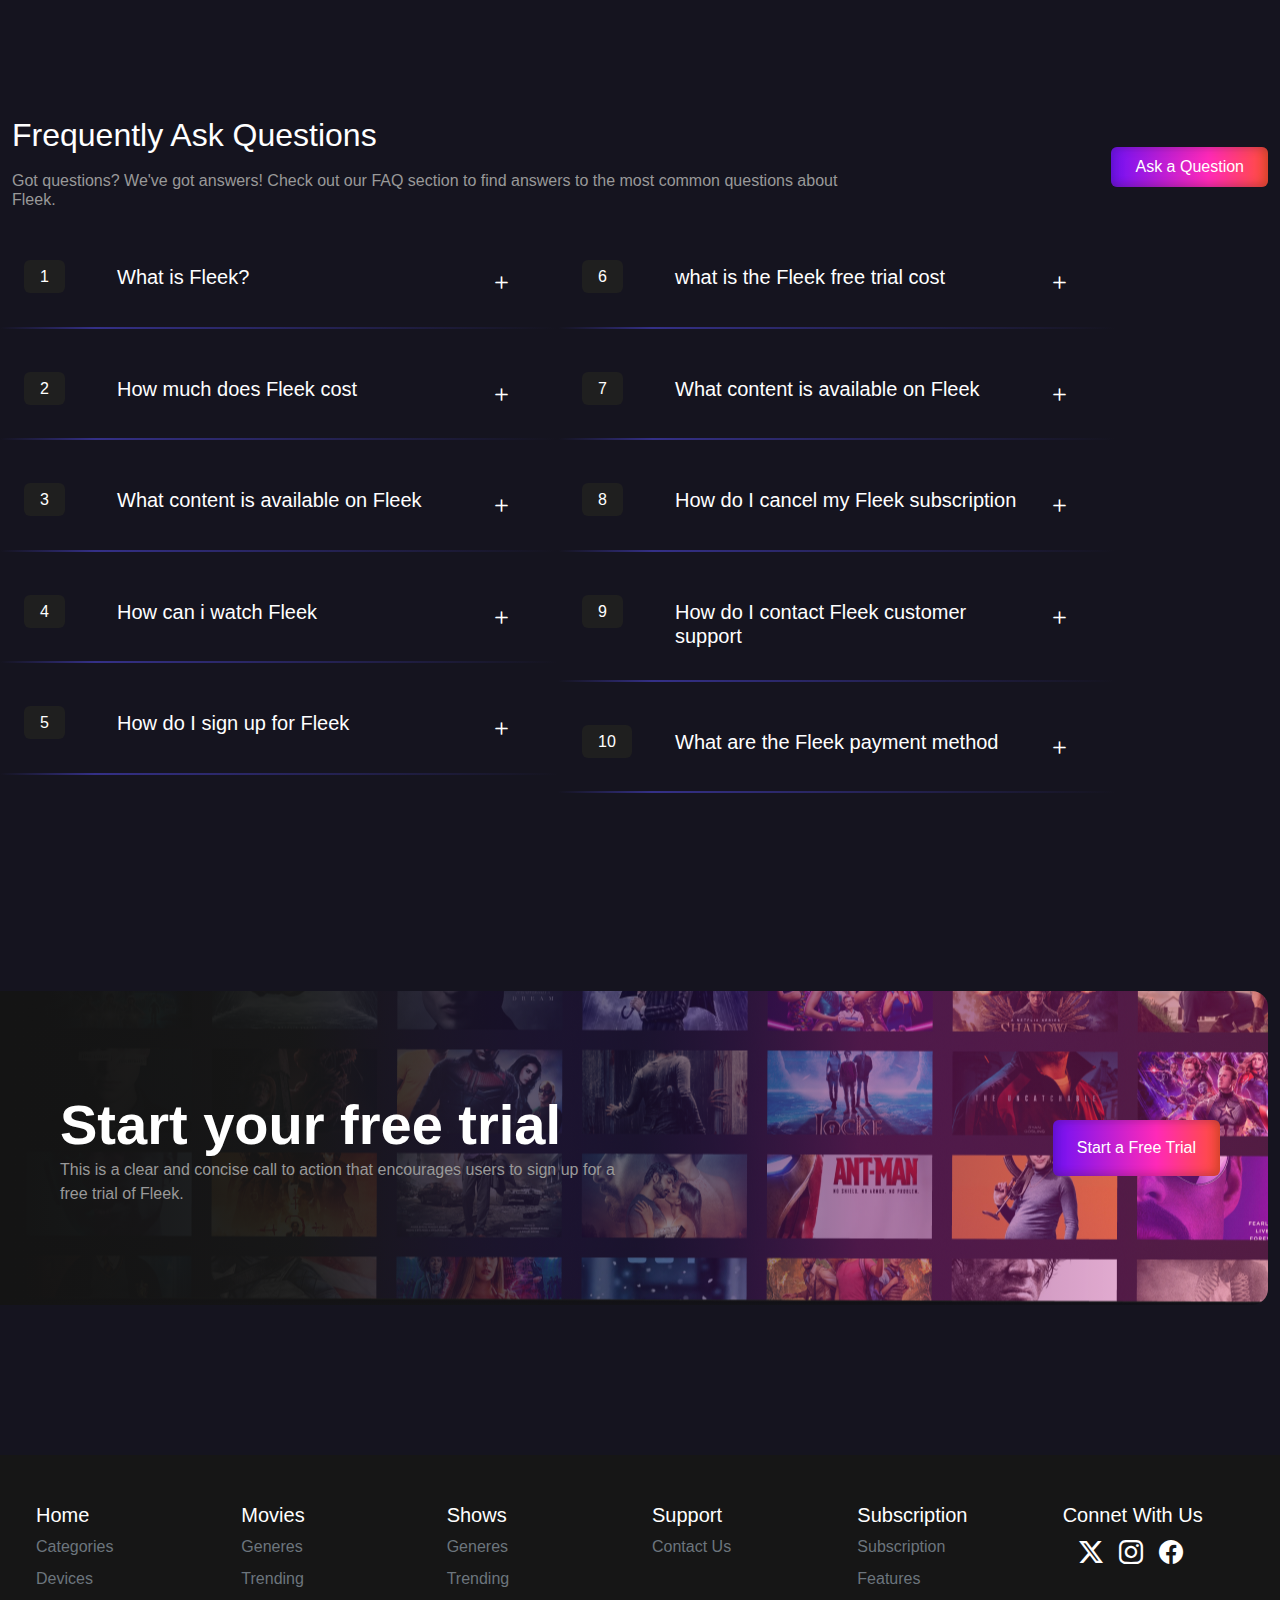
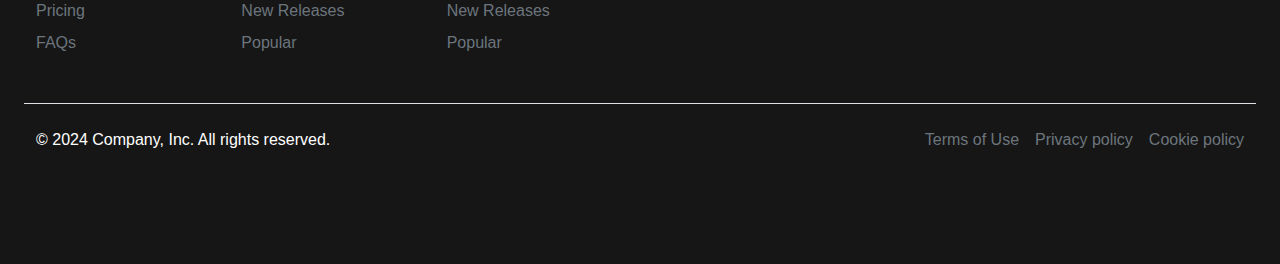
==== commit 07fc97ed: "add" ====
--- a/index.html
+++ b/index.html
@@ -181,7 +181,7 @@
         </div>
       </section>
     </div>
-ip
+
     <!-- faq -->
     <div class="faq">
       <section class="conatainer-fluid mt-5">
--- a/assets/css/style.css
+++ b/assets/css/style.css
@@ -2,7 +2,6 @@
 html {
   scroll-behavior: smooth;
 }
-
 * {
   padding: 0;
   margin: 0;
@@ -10,7 +9,6 @@
   font-family: "Helvetica Neue", sans-serif;
 }
 /* @import url("https://fonts.googleapis.com/css2?family=Montserrat:wght@400;700&family=Roboto:wght@400;700&display=swap"); */
-
 @import url("https://fonts.googleapis.com/css2?family=Open+Sans:ital,wght@0,300..800;1,300..800&display=swap");
 
 body {
@@ -47,19 +45,14 @@
 
 li {
   list-style: none;
-}
-
-/* footer */
+} /* footer */
 .footer {
   margin-top: 150px;
-}
-
-/* header*/
+} /* header*/
 .header {
   position: relative;
   z-index: 1;
 }
-
 .fleekNav {
   background-color: #0f0f0f;
   border-radius: 14px;
@@ -67,11 +60,9 @@
 .fleekNav a:hover {
   background-color: #1a1a1a;
 }
-
 .fleekNav a:active {
   background-color: #1a1a1a;
 }
-
 .fleekNavBorder {
   background-image: linear-gradient(
     to right,
@@ -87,14 +78,11 @@
   transition: all 0.4s ease-in-out;
   border-radius: 15px;
 }
-
 .fleekNavBorder:hover {
   background-position: 90% 0;
   transition: all 0.4s ease-in-out;
   box-shadow: 0px 0px 20px rgba(255, 53, 144, 0.5);
-}
-
-/* home hero section */
+} /* home hero section */
 .homeHero {
   position: absolute;
   top: 0;
@@ -105,7 +93,6 @@
   background-position: center;
   z-index: -1;
 }
-
 .homeSectionTxt {
   height: 4%;
 }
@@ -113,10 +100,7 @@
   background-position: center;
   background-repeat: no-repeat;
   background-size: cover;
-}
-
-/* subscription */
-
+} /* subscription */
 .subs {
   margin-top: 150px;
 }
@@ -127,16 +111,13 @@
   background-position: center;
   height: 314px;
 }
-
 .subcBackground {
   background: linear-gradient(
     180deg,
     rgba(20, 20, 20, 1) 0%,
     rgba(20, 20, 20, 0) 100%
   );
-}
-
-/* Desktop view (min-width: 576px) */
+} /* Desktop view (min-width: 576px) */
 @media (min-width: 576px) {
   .subcBackground {
     background: linear-gradient(
@@ -145,9 +126,7 @@
       rgba(20, 20, 20, 0) 100%
     );
   }
-}
-
-/* price card */
+} /* price card */
 .price {
   margin-top: 150px;
 }
@@ -157,7 +136,6 @@
 .subscripPlan {
   margin-top: 50px;
 }
-
 .btn1 {
   background-color: #202020;
 }
@@ -165,25 +143,18 @@
   background-color: #0f0f0f;
 }
 /* faq */
-
 .faq {
   margin-top: 150px;
 }
 .fqs {
   display: none;
-}
-
-/* support */
+} /* support */
 .supp {
   margin-top: 50px;
-}
-
-/* movies & shows hero section */
-
+} /* movies & shows hero section */
 .movieShowHeroSection {
   margin-top: 50px;
 }
-
 .gradient-background {
   background: linear-gradient(
     360deg,
@@ -196,22 +167,16 @@
   left: 0;
   width: 100%;
   z-index: 1;
-}
-
-/* movie and show details */
+} /* movie and show details */
 .showsDetail {
   margin-top: 100px;
 }
 .moviesDetail {
   margin-top: 100px;
-}
-
-/* movie and show player */
-
+} /* movie and show player */
 .playerSectionTxt {
   height: 30%;
 }
-
 .movie-card-small:hover::before {
   width: 100%;
   height: 100%;
@@ -233,25 +198,21 @@
   transition: all 600ms ease;
   mix-blend-mode: soft-light;
 }
-
 .movie-card-small {
   border-radius: 20px;
   overflow: hidden;
 }
-
 .movie-card-small:hover .video-play-btn {
   visibility: visible;
   opacity: 1;
   margin-top: -41px;
 }
-
 .movie-card-small:hover .video-play-btn {
   top: 58%;
   visibility: visible;
   opacity: 1;
   margin-top: -65px;
 }
-
 .movie-card-small .details h4 a,
 a:focus,
 a:active {
@@ -259,7 +220,6 @@
   outline: none;
   color: inherit;
 }
-
 .video-play-btn {
   width: 80px;
   height: 80px;
@@ -280,16 +240,13 @@
   opacity: 0;
   text-align: center;
 }
-
 .video-play-btn svg {
   margin-left: 5px;
   color: #eee;
 }
-
 .movie-card-small:hover .video-play-btn {
   visibility: visible;
 }
-
 .movie-card-small .details {
   width: 100%;
   bottom: -11px;
@@ -300,11 +257,9 @@
   margin-bottom: -100%;
   transition: margin 600ms;
 }
-
 .movie-card-small:hover .details {
   margin-bottom: 0;
 }
-
 .movie-card-small .details .movie-name {
   font-weight: 600;
   background-image: linear-gradient(
@@ -322,11 +277,9 @@
   background-repeat: no-repeat;
   transition: all 300ms ease-out;
 }
-
 .movie-card-small .details .movie-name:hover {
   background-position: 0% 50%;
 }
-
 .movie-card-small .details .movie-name,
 .movie-card-small .details .movie-info {
   margin-bottom: 6px;
@@ -339,7 +292,6 @@
   justify-content: center;
   gap: 3px;
 }
-
 .movie-card-small .details .movie-info li {
   display: flex;
   align-items: center;
@@ -347,7 +299,6 @@
   color: #e2e2e2;
   margin: 0px 1px;
 }
-
 .movie-card-small .details .movie-info li img {
   filter: brightness(100);
 }
@@ -356,23 +307,18 @@
   filter: brightness(1.4);
   width: 16px;
 }
-
 .movie-card-small .details ul li {
   display: inline-block;
 }
-
-/*  custom scrollbar  */
-
+ /*  custom scrollbar  */
 ::-webkit-scrollbar {
   width: 12px;
   height: 12px;
   background-color: #f5f5f5;
 }
-
 ::-webkit-scrollbar-track {
   background-color: #15141f;
 }
-
 ::-webkit-scrollbar-thumb {
   background-image: linear-gradient(
     to top,
@@ -388,14 +334,41 @@
   transition: all 0.4s ease-in-out;
   border-radius: 10px;
 }
-
 ::-webkit-scrollbar-thumb:hover {
   background-position: 90% 0;
   transition: all 0.4s ease-in-out;
   box-shadow: 0px 0px 20px rgba(255, 53, 144, 0.5);
 }
-
-/* btn gradeint */
+/* Mozilla-based browsers (Firefox) */
+::-moz-scrollbar {
+  width: 12px;
+  height: 12px;
+  background-color: #f5f5f5;
+}
+::-moz-scrollbar-track {
+  background-color: #15141f;
+}
+::-moz-scrollbar-thumb {
+  background-image: linear-gradient(
+    to top,
+    #5a0dff -5%,
+    #ff29b8 31%,
+    #ff581c,
+    #ff29b8,
+    #5a0dff
+  );
+  box-shadow: 5px 2px 10px 0px rgba(45, 23, 70, 0.2) inset,
+    -5px -3px 8px 0px rgba(71, 23, 11, 0.2) inset;
+  background-size: 200% 100%;
+  transition: all 0.4s ease-in-out;
+  border-radius: 10px;
+}
+::-moz-scrollbar-thumb:hover {
+  background-position: 90% 0;
+  transition: all 0.4s ease-in-out;
+  box-shadow: 0px 0px 20px rgba(255, 53, 144, 0.5);
+}
+ /* btn gradeint */
 .btn-base {
   background-image: linear-gradient(
     to right,
@@ -410,20 +383,14 @@
   background-size: 200% 100%;
   transition: all 0.4s ease-in-out;
 }
-
 .btn-base:hover {
   background-position: 90% 0;
   transition: all 0.4s ease-in-out;
   box-shadow: 0px 0px 20px rgba(255, 53, 144, 0.5);
-}
-
-/* movie hero section */
+} /* movie hero section */
 .owl-stage-outer {
   border-radius: 25px;
-}
-
-/* search icon */
-
+} /* search icon */
 #searchInput {
   top: 43px;
   right: 20%;
@@ -434,7 +401,6 @@
   outline: none;
   /* transition: 1s; */
 }
-
 @media (min-width: 1024px) {
   #searchInput {
     right: 61px;
@@ -447,43 +413,24 @@
     top: 44px;
   }
 }
-/* @media (min-width: 430px) and (max-width: 770px) {
-  #searchInput {
-    right: 9%;
-    top: 44px;
-  }
-}
-
-@media (max-width: 429px) {
-  #searchInput {
-    right: 9%;
-    top: 100px;
-  }
-} */
 @media (min-width: 1900px) {
   #searchInput {
     right: 20%;
     top: 44px;
   }
 }
-
 #searchInput::placeholder {
   color: #999;
 }
-
 .searchPanelBg {
   height: 100vh;
   position: absolute;
   z-index: 1;
   margin-top: 50px;
-}
-
-/* form phone no. */
-
+} /* form phone no. */
 .select-box {
   position: relative;
 }
-
 .select-box input {
   width: 100%;
   /* padding: 1rem 0.6rem */
@@ -502,65 +449,52 @@
 .select-box input:focus {
   border-left: 0.1rem solid #262626 ;
 } */
-
 .selected-option {
   border: 1px solid #262626;
   border-radius: 0.5rem;
   overflow: hidden;
-
   display: flex;
   justify-content: space-between;
   align-items: center;
 }
-
 .selected-option div {
   position: relative;
   padding: 0px 43px 0 14.5px;
   text-align: center;
   cursor: pointer;
 }
-
 .selected-option div::after {
   position: absolute;
   content: "";
   right: 0.8rem;
   top: 50%;
   transform: translateY(-50%) rotate(45deg);
-
   width: 0.8rem;
   height: 0.8rem;
   border-right: 0.12rem solid #eee;
   border-bottom: 0.12rem solid #eee;
-
   transition: 0.2s;
 }
-
 .selected-option div.active::after {
   transform: translateY(-50%) rotate(225deg);
 }
-
 .select-box .options {
   position: absolute;
   top: 4rem;
-
   width: 100%;
   background-color: #141414;
   border: 1px solid #262626;
   border-radius: 0.5rem;
-
   display: none;
 }
-
 .select-box .options.active {
   display: block;
 }
-
 .select-box .options::before {
   position: absolute;
   content: "";
   left: 1rem;
   top: -1.2rem;
-
   width: 0;
   height: 0;
   border: 0.6rem solid transparent;
@@ -574,48 +508,39 @@
   padding: 1.4rem 1rem;
   border: 1px solid #262626;
 }
-
 .select-box ol {
   list-style: none;
   max-height: 23rem;
   overflow: overlay;
 }
-
 .select-box ol::-webkit-scrollbar {
   width: 0.6rem;
 }
-
 .select-box ol::-webkit-scrollbar-thumb {
   width: 0.4rem;
   height: 3rem;
   background-color: #ccc;
   border-radius: 0.4rem;
 }
-
 .select-box ol li {
   padding: 1rem;
   display: flex;
   justify-content: space-between;
   cursor: pointer;
 }
-
 .select-box ol li.hide {
   display: none;
 }
-
 .select-box ol li:not(:last-child) {
   border-bottom: 0.1rem solid #262626;
   color: #999;
 }
-
 .select-box ol li:hover {
   background-color: #99999917;
 }
-
 .select-box ol li .country-name {
   margin-left: 0.4rem;
 }
-
 #first-name,
 #last-name,
 #email {
@@ -623,20 +548,16 @@
   color: #eee;
   border-color: #262626;
 }
-
 #first-name::placeholder,
 #last-name::placeholder,
 #email::placeholder {
   color: #999;
-}
-
-/* categories card */
+} /* categories card */
 * {
   margin: 0;
   padding: 0;
   box-sizing: border-box;
 }
-
 .category-card::before {
   content: "";
   position: absolute;
@@ -660,13 +581,10 @@
 .category-card:hover::before {
   opacity: 1;
 }
-
 .category-card-wrapper {
   border-radius: 30px;
-
   overflow: hidden;
 }
-
 .category-card {
   border-radius: 30px;
   box-shadow: 0 0 0 2px #1d1d1d inset;
@@ -680,7 +598,6 @@
   justify-content: space-between;
   width: 300px;
 }
-
 .category-card .thumbnail {
   border-radius: 15px;
   overflow: hidden;
@@ -689,7 +606,6 @@
 .category-card:hover .thumbnail .thumb-img {
   transform: scale(1.1);
 }
-
 .category-card .catdetails {
   display: flex;
   align-items: center;
@@ -699,11 +615,9 @@
   gap: 55px;
   color: white;
 }
-
 .category-card .thumbnail .thumb-img {
   transition: transform 300ms ease;
 }
-
 .category-card .catdetails .title {
   font-size: 20px;
   font-weight: 400;
@@ -720,12 +634,10 @@
   padding: 0;
   background: transparent;
 }
-
 .category-card .catdetails .cat-circle-btn {
   box-shadow: inset 0 0 0 1px rgba(255, 255, 255, 0.27);
   transition: background-image 300ms ease;
 }
-
 .category-card:hover .catdetails .cat-circle-btn {
   background-image: linear-gradient(
       139deg,
@@ -742,23 +654,17 @@
   border-radius: 0;
   box-shadow: none;
 }
-
 .categories {
   margin-top: 180%;
 }
-
 @media (min-width: 576px) {
   .categories {
     margin-top: 57%;
   }
-}
-
-/* cards */
+} /* cards */
 .series {
   display: none;
-}
-
-/* back to top button */
+} /* back to top button */
 .back-to-top {
   position: fixed;
   bottom: 5rem;
@@ -772,7 +678,6 @@
   padding: 0px 10px;
   text-decoration: none;
 }
-
 .back-to-top span {
   color: #fff;
   font-size: 40px;
@@ -794,9 +699,7 @@
 }
 .back-to-top:hover span {
   transform: translateY(-4px);
-}
-
-/* extra section */
+} /* extra section */
 .thirdCard {
   width: 335px;
   height: 270px;
@@ -807,7 +710,6 @@
   background-image: linear-gradient(136deg, #1b1b1b 0%, #1b1b1b 100%);
   border-radius: 30px 30px 30px 30px;
 }
-
 .thirdCard:hover {
   box-shadow: 0px 7px 15px rgba(255, 255, 255, 0.07);
 }
@@ -819,17 +721,13 @@
   box-shadow: none;
   transition-duration: 0.4s;
 }
-
 .thirdCard:hover .thirdCardImg {
   transform: scale(1.2);
 }
-
 .swiper-slide-custom {
   width: 300px !important;
   margin-right: 30px !important;
-}
-
-/* .navigationMobile {
+} /* .navigationMobile {
   width: 100%;
   height: 70px;
   background: #15141f;
@@ -915,9 +813,7 @@
 }
 :root {
   --clr: #222327;
-}
-
-.bg-navItems {
+}.bg-navItems {
   position: fixed;
   bottom: 0;
   left: 0;
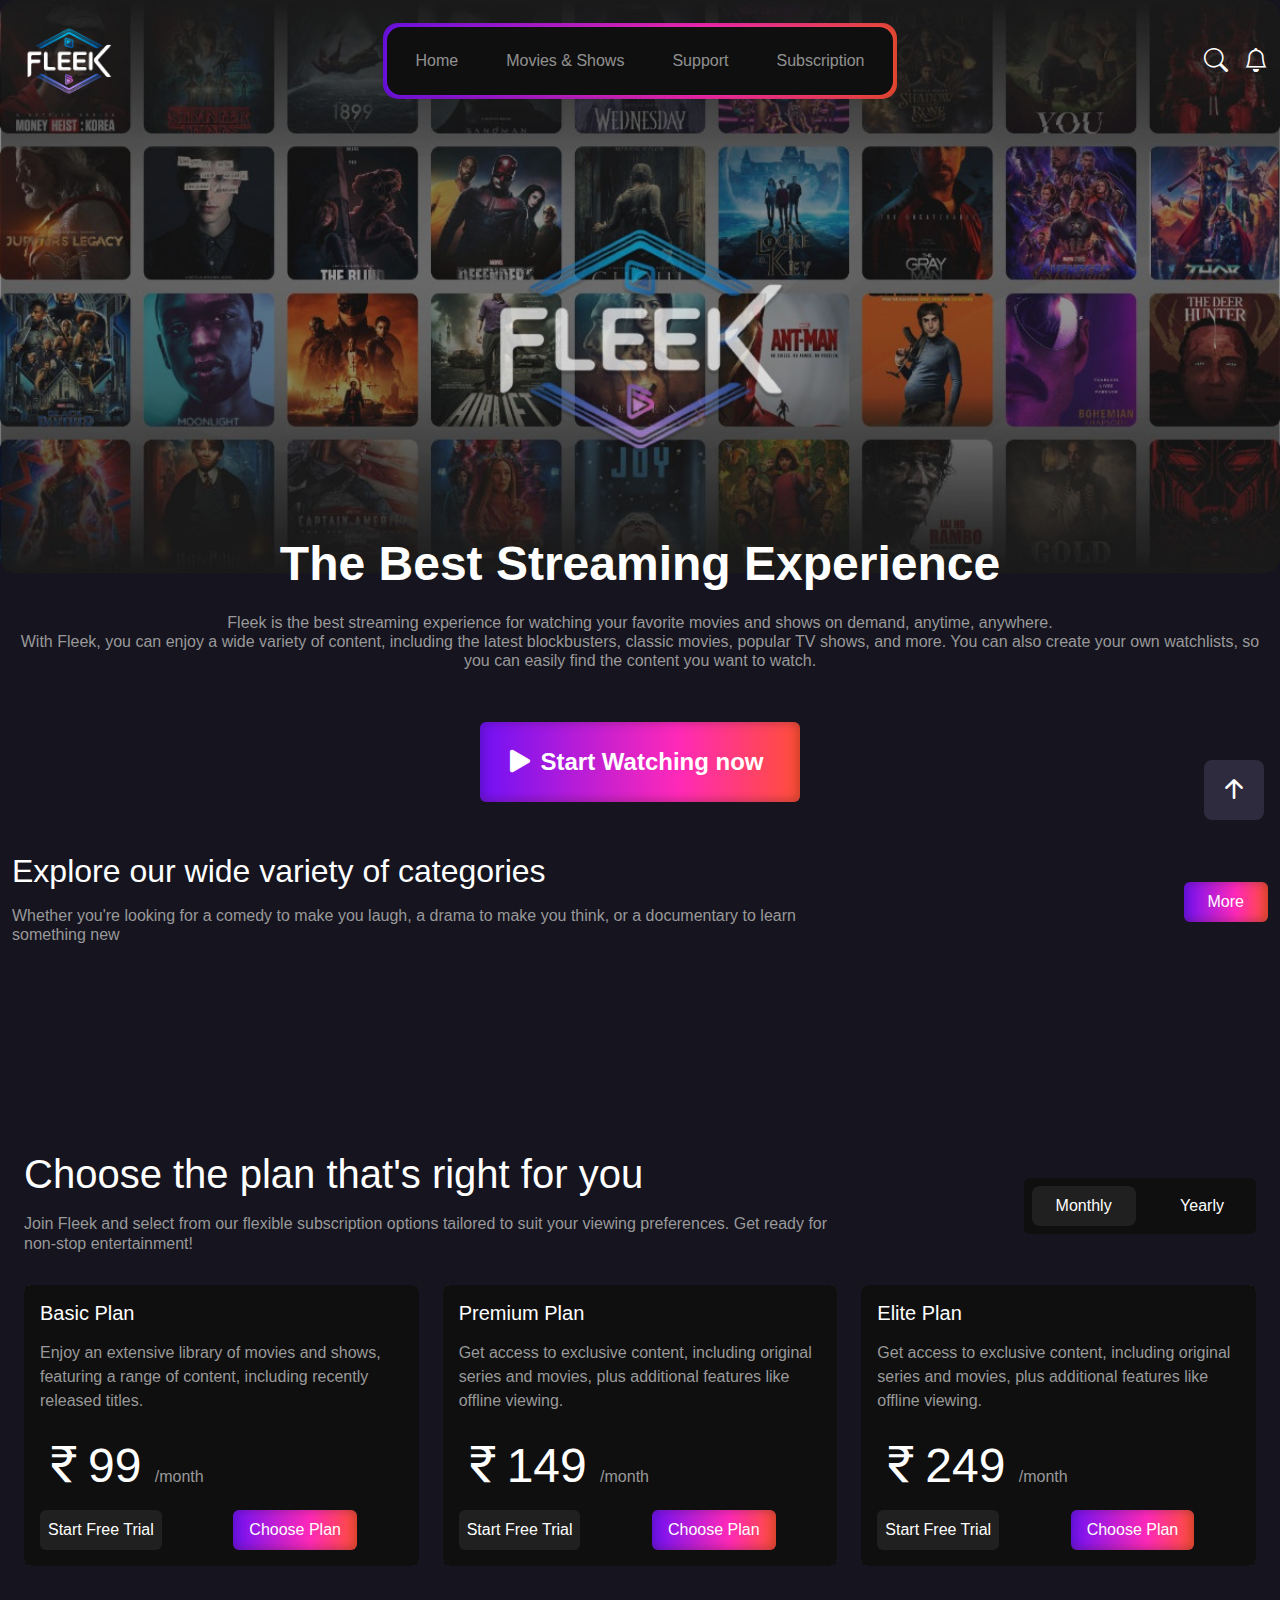
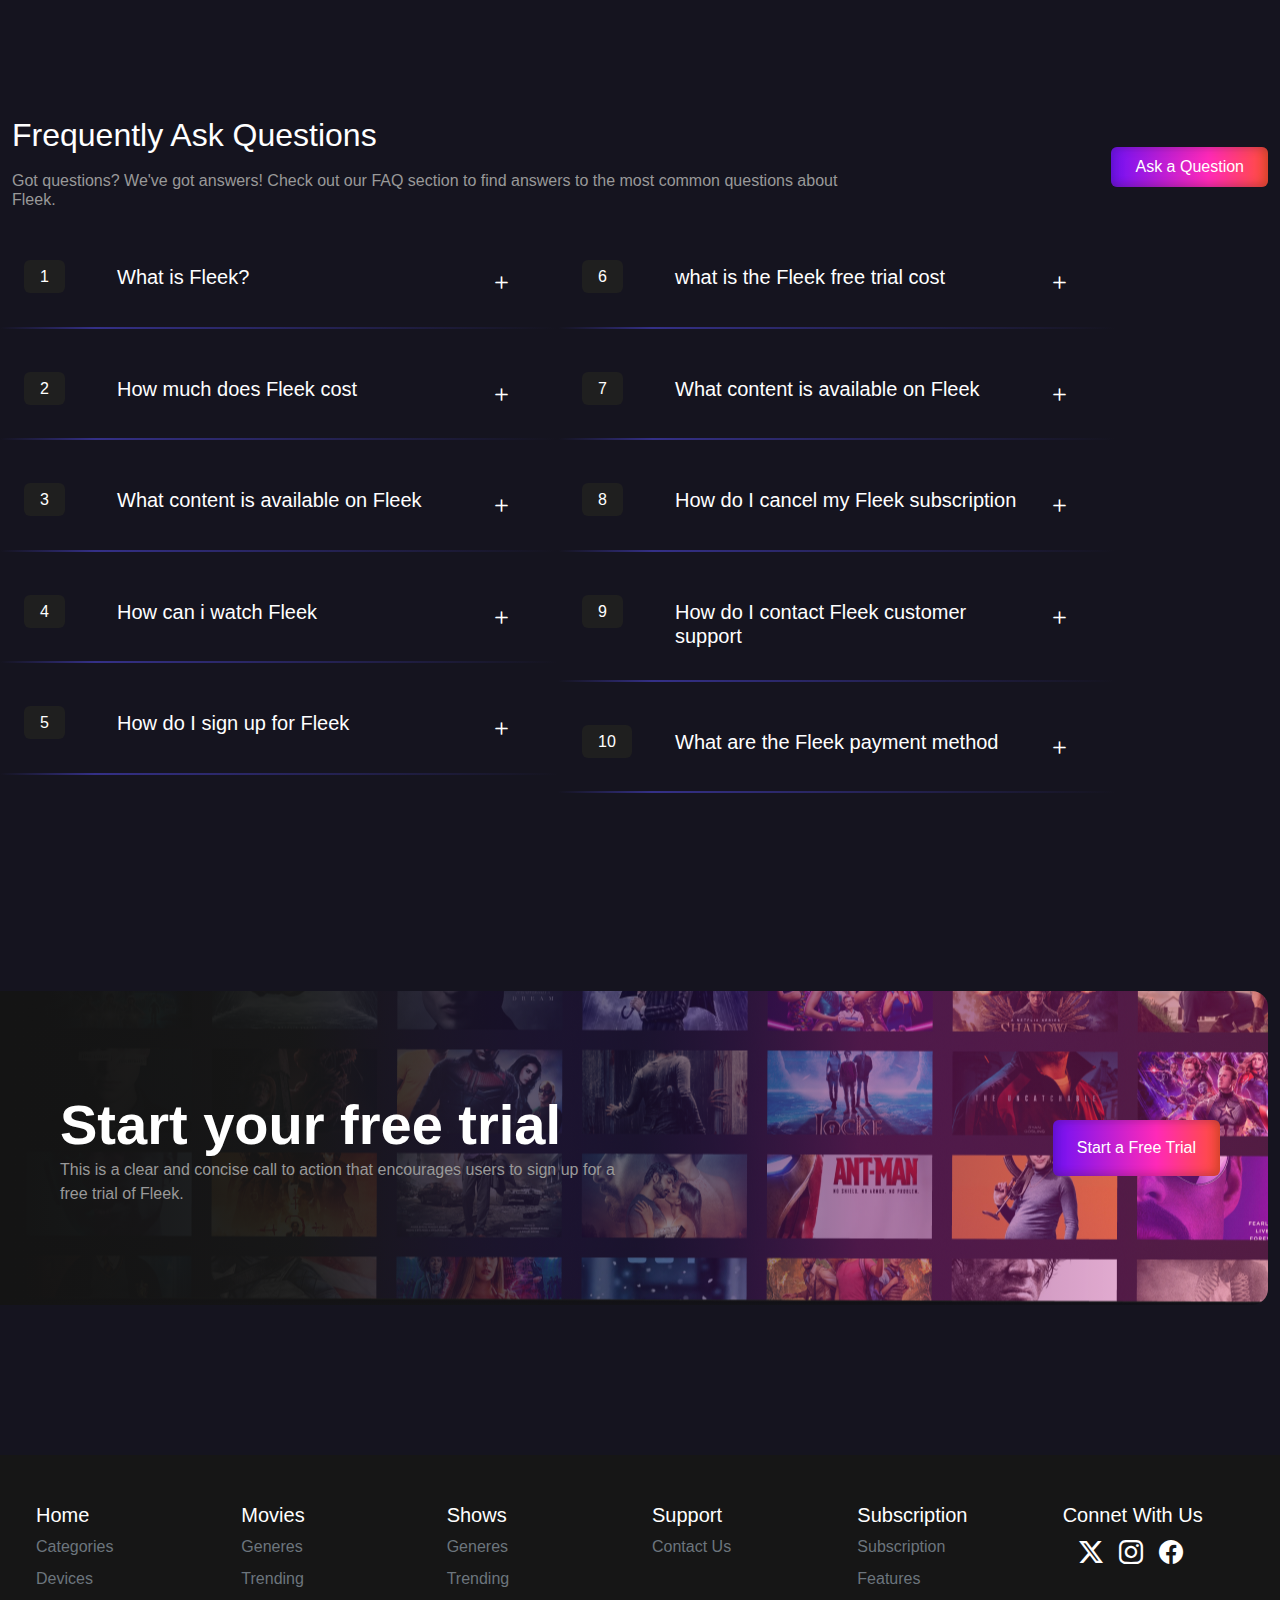
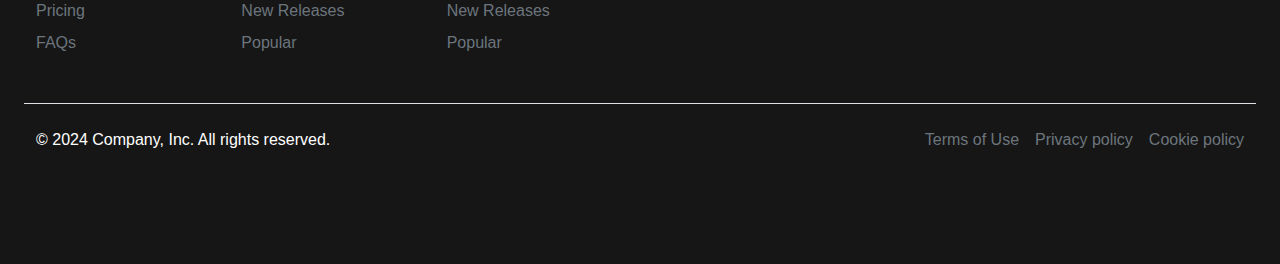
==== commit b4d1b9ae: "add" ====
--- a/index.html
+++ b/index.html
@@ -37,7 +37,7 @@
     <div class="homeHero">
       <div class="card rounded-5 border-0">
         <img
-          src="assets/img/homePageHero.png"
+          src="assets/img/homePageHer.jpeg"
           alt
           class="card-img rounded-4 d-none d-sm-block"
         />
--- a/assets/css/style.css
+++ b/assets/css/style.css
@@ -5,7 +5,7 @@
 * {
   padding: 0;
   margin: 0;
-  box-sizing: border-box;
+  box-sizing: border-box !important;
   font-family: "Helvetica Neue", sans-serif;
 }
 /* @import url("https://fonts.googleapis.com/css2?family=Montserrat:wght@400;700&family=Roboto:wght@400;700&display=swap"); */
@@ -727,97 +727,5 @@
 .swiper-slide-custom {
   width: 300px !important;
   margin-right: 30px !important;
-} /* .navigationMobile {
-  width: 100%;
-  height: 70px;
-  background: #15141f;
-  position: relative;
-  display: flex;
-  justify-content: center;
-  align-items: center;
-  border-radius: 10px 10px 0px 0px;
-}
-.navigationMobile ul {
-  display: flex;
-  margin-bottom: 0px;
-  padding-left: 0px;
-}
-.navigationMobile ul li {
-  position: relative;
-  list-style: none;
-  width: 70px;
-  height: 70px;
-  z-index: 1;
-}
-.navigationMobile ul li a {
-  position: relative;
-  display: flex;
-  justify-content: center;
-  align-items: center;
-  flex-direction: column;
-  width: 100%;
-  text-align: center;
-  font-weight: 500;
-}
-.navigationMobile ul li a .icon {
-  position: relative;
-  display: block;
-  line-height: 75px;
-  font-size: 1.5rem;
-  text-align: center;
-  transition: 0.5s;
-  color: #eee;
-}
-.navigationMobile ul li.active a .icon {
-  transform: translateY(-32px);
-}
-.navigationMobile ul li a .text {
-  position: absolute;
-  color: #eee;
-  font-weight: 400;
-  font-size: 0.75em;
-  letter-spacing: 0.05em;
-  transition: 0.5s;
-  opacity: 0;
-  transform: translateY(20px);
-}
-.navigationMobile ul li.active a .text {
-  transform: translateY(10px);
-  opacity: 1;
-}
-.indicator {
-  position: absolute;
-  top: -50%;
-  width: 70px;
-  height: 70px;
-  background: linear-gradient(92deg, #5a0dff 0%, #ff29b8 38.6%, #ff581c 97.73%);
-  border-radius: 50%;
-  border: 6px solid;
-  transition: 0.5s;
-  transition-delay: 0.2s;
-}
-.navigationMobile ul li:nth-child(1).active ~ .indicator {
-  transform: translateX(calc(70px * 0));
-}
-.navigationMobile ul li:nth-child(2).active ~ .indicator {
-  transform: translateX(calc(70px * 1));
-}
-.navigationMobile ul li:nth-child(3).active ~ .indicator {
-  transform: translateX(calc(70px * 2));
-}
-.navigationMobile ul li:nth-child(4).active ~ .indicator {
-  transform: translateX(calc(70px * 3));
-}
-.navigationMobile ul li:nth-child(5).active ~ .indicator {
-  transform: translateX(calc(70px * 4));
-}
-:root {
-  --clr: #222327;
-}.bg-navItems {
-  position: fixed;
-  bottom: 0;
-  left: 0;
-  width: 100vw;
-  z-index: 1000;
-}
- */
+} 
+
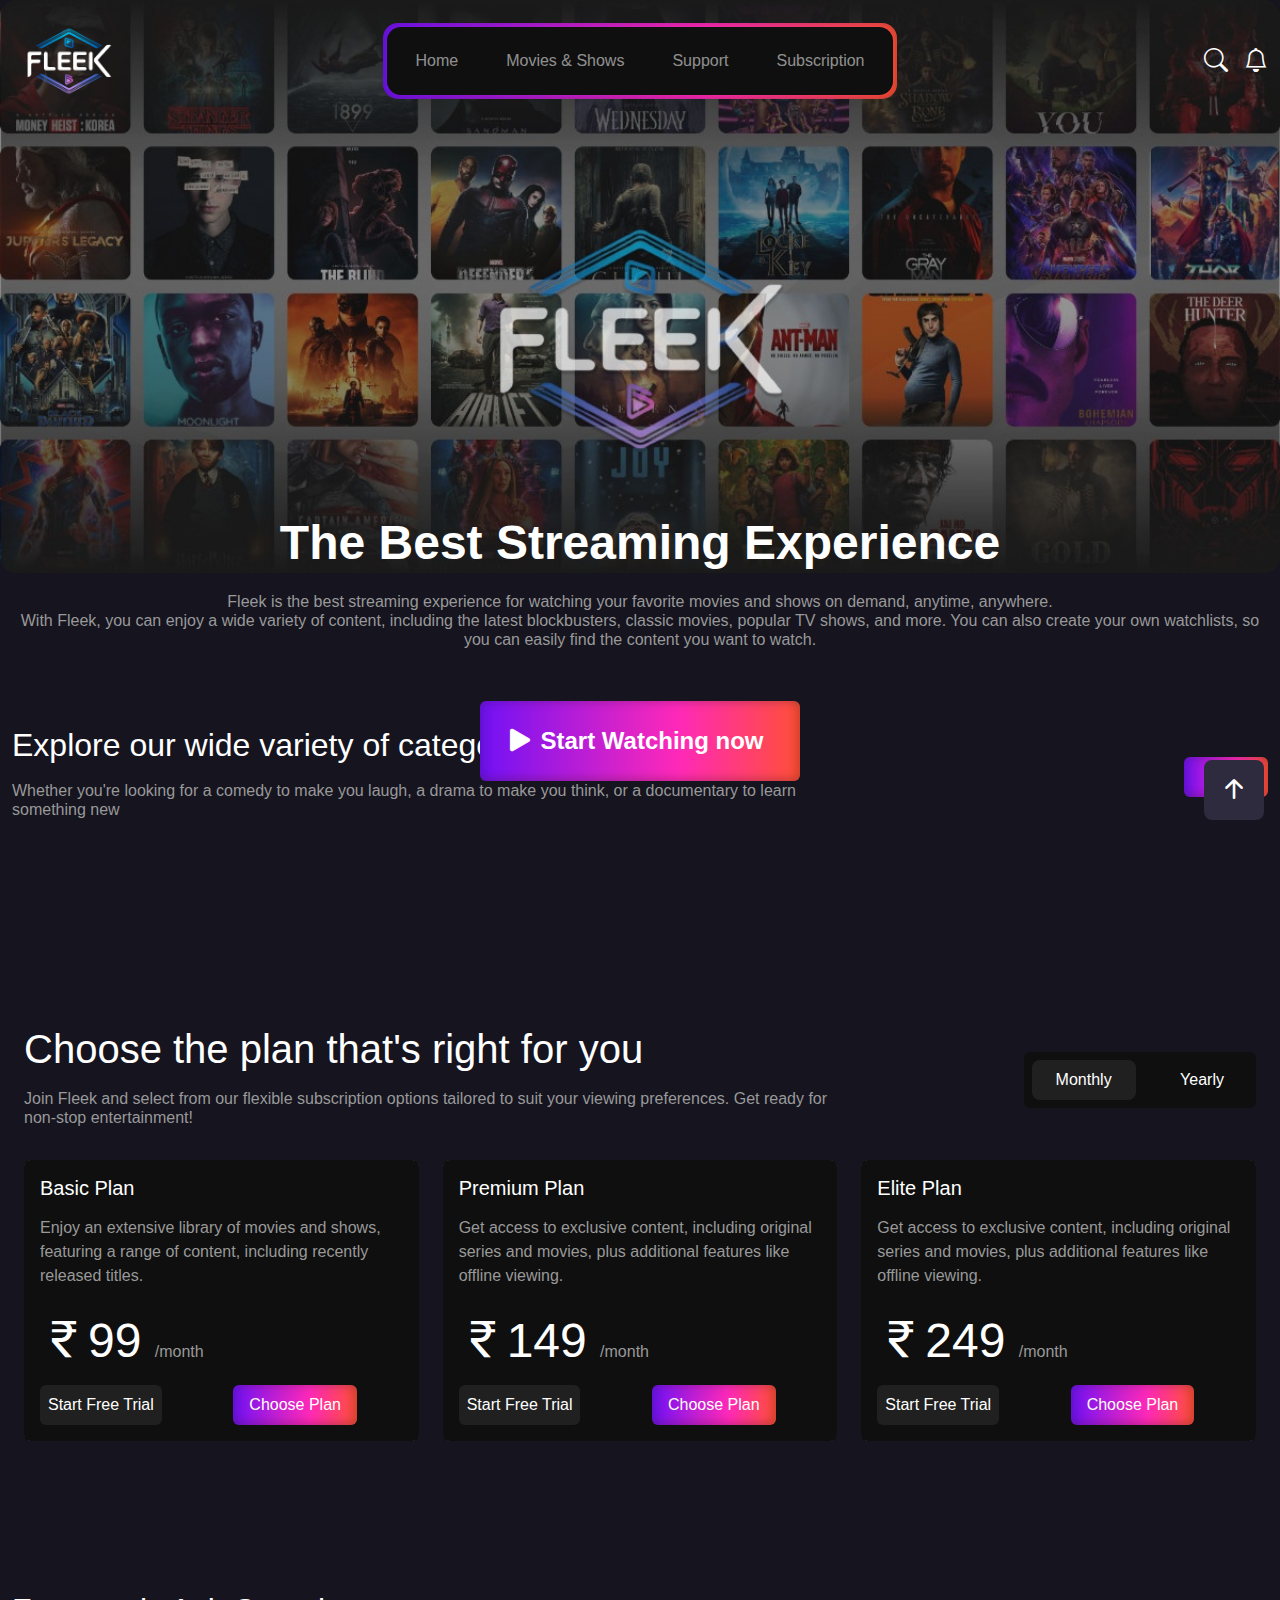
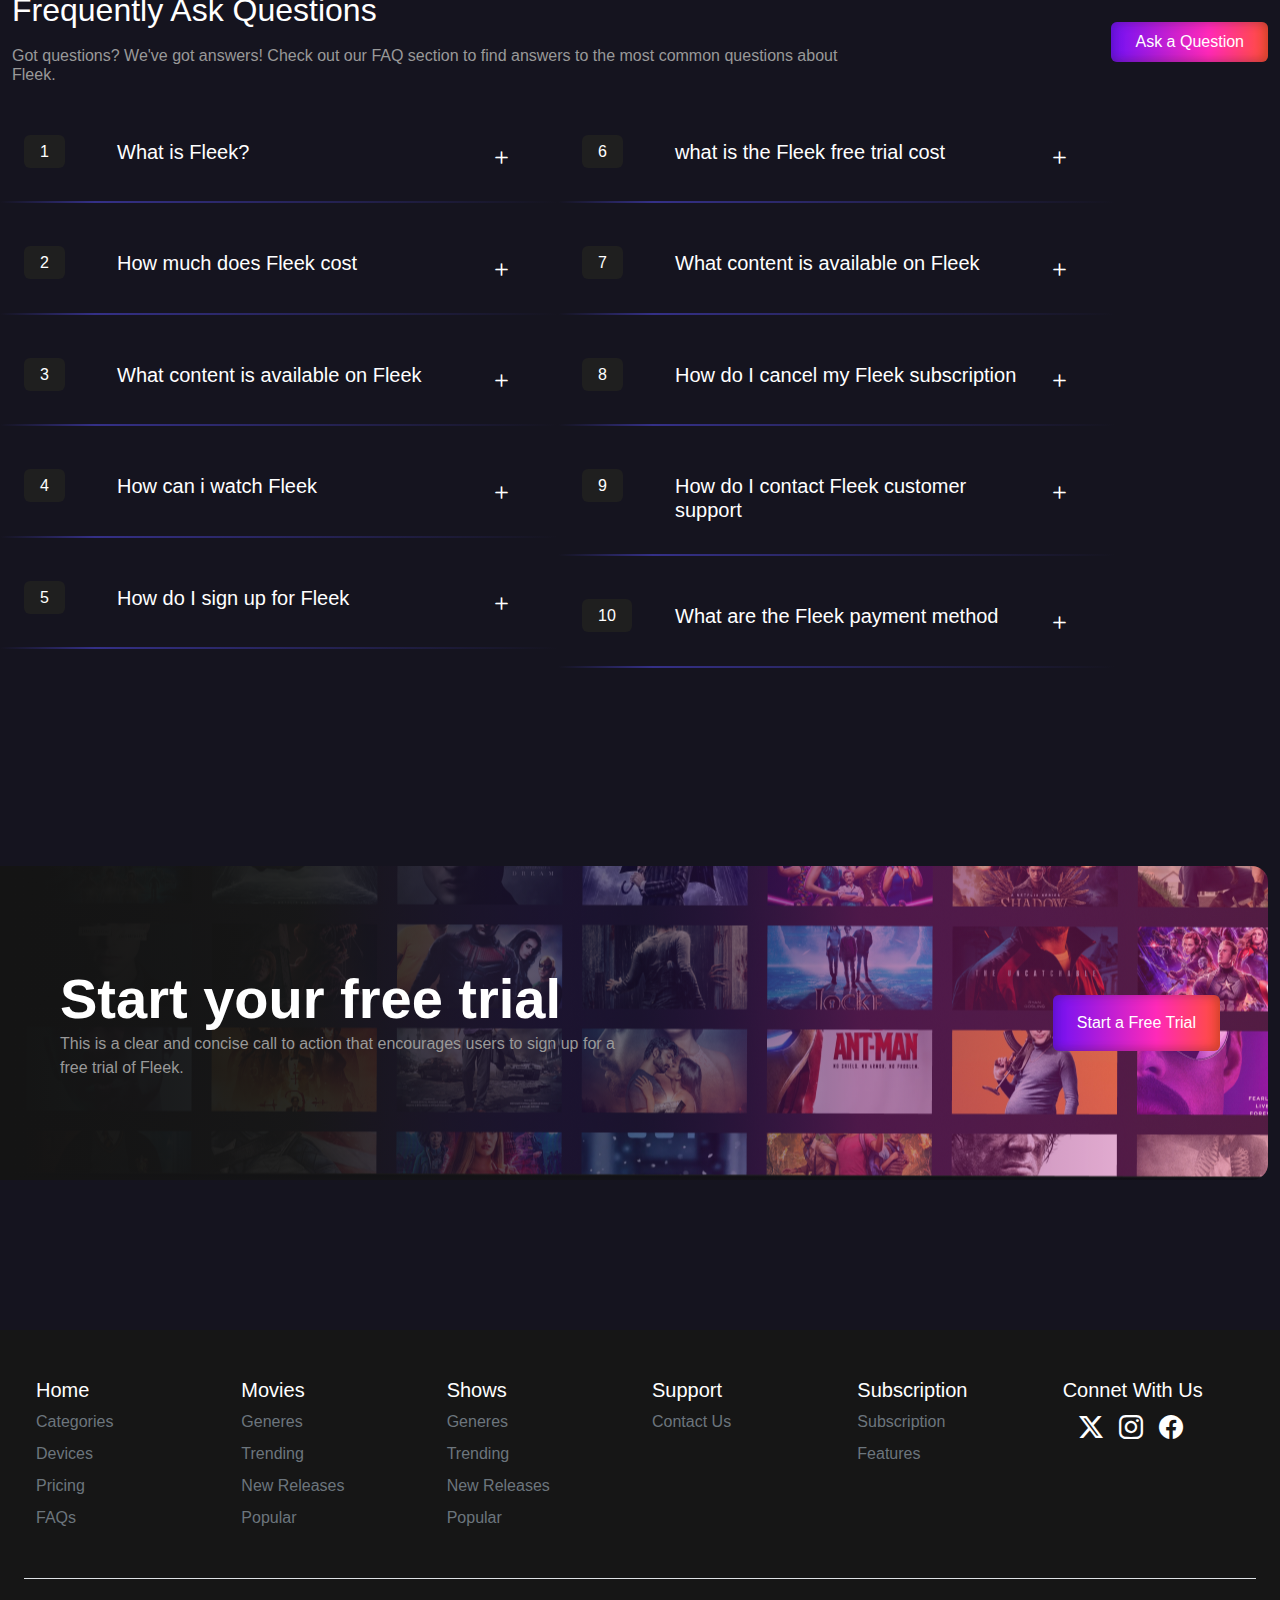
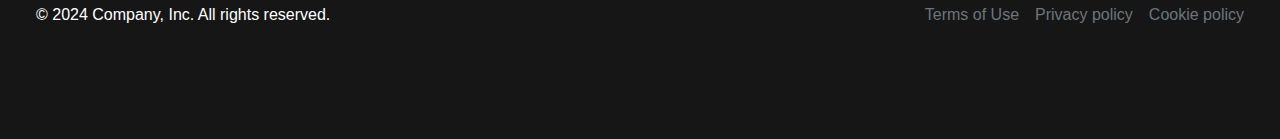
==== commit 1fda09f4: "add" ====
--- a/index.html
+++ b/index.html
@@ -35,66 +35,36 @@
     </div>
     <!-- hero section -->
     <div class="homeHero">
-      <div class="card rounded-5 border-0">
+      <div class="card rounded-5 border-0 " style="height: 0%;">
         <img
           src="assets/img/homePageHer.jpeg"
-          alt
-          class="card-img rounded-4 d-none d-sm-block"
+          alt="Hero Image"
+          class="card-img rounded-4 d-none d-sm-block position-relative"
         />
         <img
           src="assets/img/homePageMobileHero.png"
-          alt
-          class="card-img rounded-4 d-block d-sm-none"
+          alt="Mobile Hero Image"
+          class="card-img rounded-4 d-block d-sm-none position-relative"
         />
-        <div
-          class="card-img-overlay rounded-3 d-flex flex-column justify-content-end align-items-center"
-        >
-          <div
-            class="homeSectionTxt d-flex flex-column align-items-center gap-4 gap-sm-1"
-          >
-            <h1
-              class="display-5 text-center fw-semibold mb-0 mb-md-3"
-              style="color: #fff"
+
+        <div class="homeSectionTxt card-body d-flex flex-column align-items-center gap-4 gap-sm-1">
+          <h1 class="display-5 text-center card-title fw-semibold mb-0 mb-md-3" style="color: #fff">
+            The Best Streaming Experience
+          </h1>
+          <p class="h6 text-center card-text mb-0 mb-md-5" style="color: #999">
+            Fleek is the best streaming experience for watching your favorite movies and shows on demand, anytime, anywhere.
+            <span class="d-none d-lg-block">
+              With Fleek, you can enjoy a wide variety of content, including the latest blockbusters, classic movies, popular TV shows, and more. You can also create your own watchlists, so you can easily find the content you want to watch.
+            </span>
+          </p>
+          <div class="d-flex text-center justify-content-center">
+            <button
+              class="border-0 d-flex btn-base justify-content-center align-items-center rounded py-3"
+              style="padding-right: 36px; padding-left: 20px"
             >
-              The Best Streaming Experience
-            </h1>
-            <p class="h6 text-center mb-0 mb-md-5" style="color: #999">
-              Fleek is the best streaming experience for watching your favorite
-              movies and shows on demand, anytime, anywhere.
-              <span class="d-none d-lg-block">
-                With Fleek, you can enjoy a wide variety of content, including
-                the latest blockbusters, classic movies, popular TV shows, and
-                more. You can also create your own watchlists, so you can easily
-                find the content you want to watch.
-              </span>
-            </p>
-            <div class="d-flex text-center justify-content-center">
-              <button
-                class="border-0 d-flex btn-base justify-content-center align-items-center rounded py-3 py-md-3 z-2"
-                style="padding-right: 36px; padding-left: 20px"
-              >
-                <i class="bi bi-play-fill display-6 text-white"></i>
-                <span class="text-white display-6 fs-4 fw-semibold"
-                  >Start Watching now</span
-                >
-              </button>
-              <!--  <div class=" d-flex align-items-center justify-content-center">
-              <button
-                class="border-0 text-center rounded py-2 py-md-3   "
-                style="
-                padding-right: 16px;
-                  background: linear-gradient(
-                    92deg,
-                    rgba(90, 13, 255, 1) 0%,
-                    rgba(255, 41, 221, 1) 37%,
-                    rgba(255, 88, 28, 1) 92%
-                  );
-                "
-              >
-                <i class="bi bi-play-fill display-6 text-white"></i>
-                <span class="text-white h2 fw-semibold">Start Watching now</span>
-              </button> -->
-            </div>
+              <i class="bi bi-play-fill display-6 text-white"></i>
+              <a href="movies&shows.html" class="text-white display-6 fs-4 fw-semibold">Start Watching now</a>
+            </button>
           </div>
         </div>
       </div>
--- a/assets/css/style.css
+++ b/assets/css/style.css
@@ -50,7 +50,10 @@
   margin-top: 150px;
 } /* header*/
 .header {
-  position: relative;
+  position: absolute;
+  width: 100%;
+  top: 0;
+  left: 0;
   z-index: 1;
 }
 .fleekNav {
@@ -83,18 +86,11 @@
   transition: all 0.4s ease-in-out;
   box-shadow: 0px 0px 20px rgba(255, 53, 144, 0.5);
 } /* home hero section */
-.homeHero {
-  position: absolute;
-  top: 0;
-  left: 0;
+
+.homeSectionTxt {
+  position: absolute;
   width: 100%;
-  height: 100vh;
-  background-size: cover;
-  background-position: center;
-  z-index: -1;
-}
-.homeSectionTxt {
-  height: 4%;
+  top: 87%;
 }
 img {
   background-position: center;
@@ -426,7 +422,7 @@
   height: 100vh;
   position: absolute;
   z-index: 1;
-  margin-top: 50px;
+  margin-top: 48px;
 } /* form phone no. */
 .select-box {
   position: relative;
@@ -655,11 +651,17 @@
   box-shadow: none;
 }
 .categories {
-  margin-top: 180%;
-}
-@media (min-width: 576px) {
+  margin-top: 82%;
+}
+ 
+@media (min-width: 574px) {
   .categories {
-    margin-top: 57%;
+    margin-top: 32%;
+  }
+}
+@media (min-width: 800px) {
+  .categories {
+    margin-top: 12%;
   }
 } /* cards */
 .series {
@@ -729,3 +731,6 @@
   margin-right: 30px !important;
 } 
 
+.margin_top_first_section{
+  margin-top: 10rem;
+}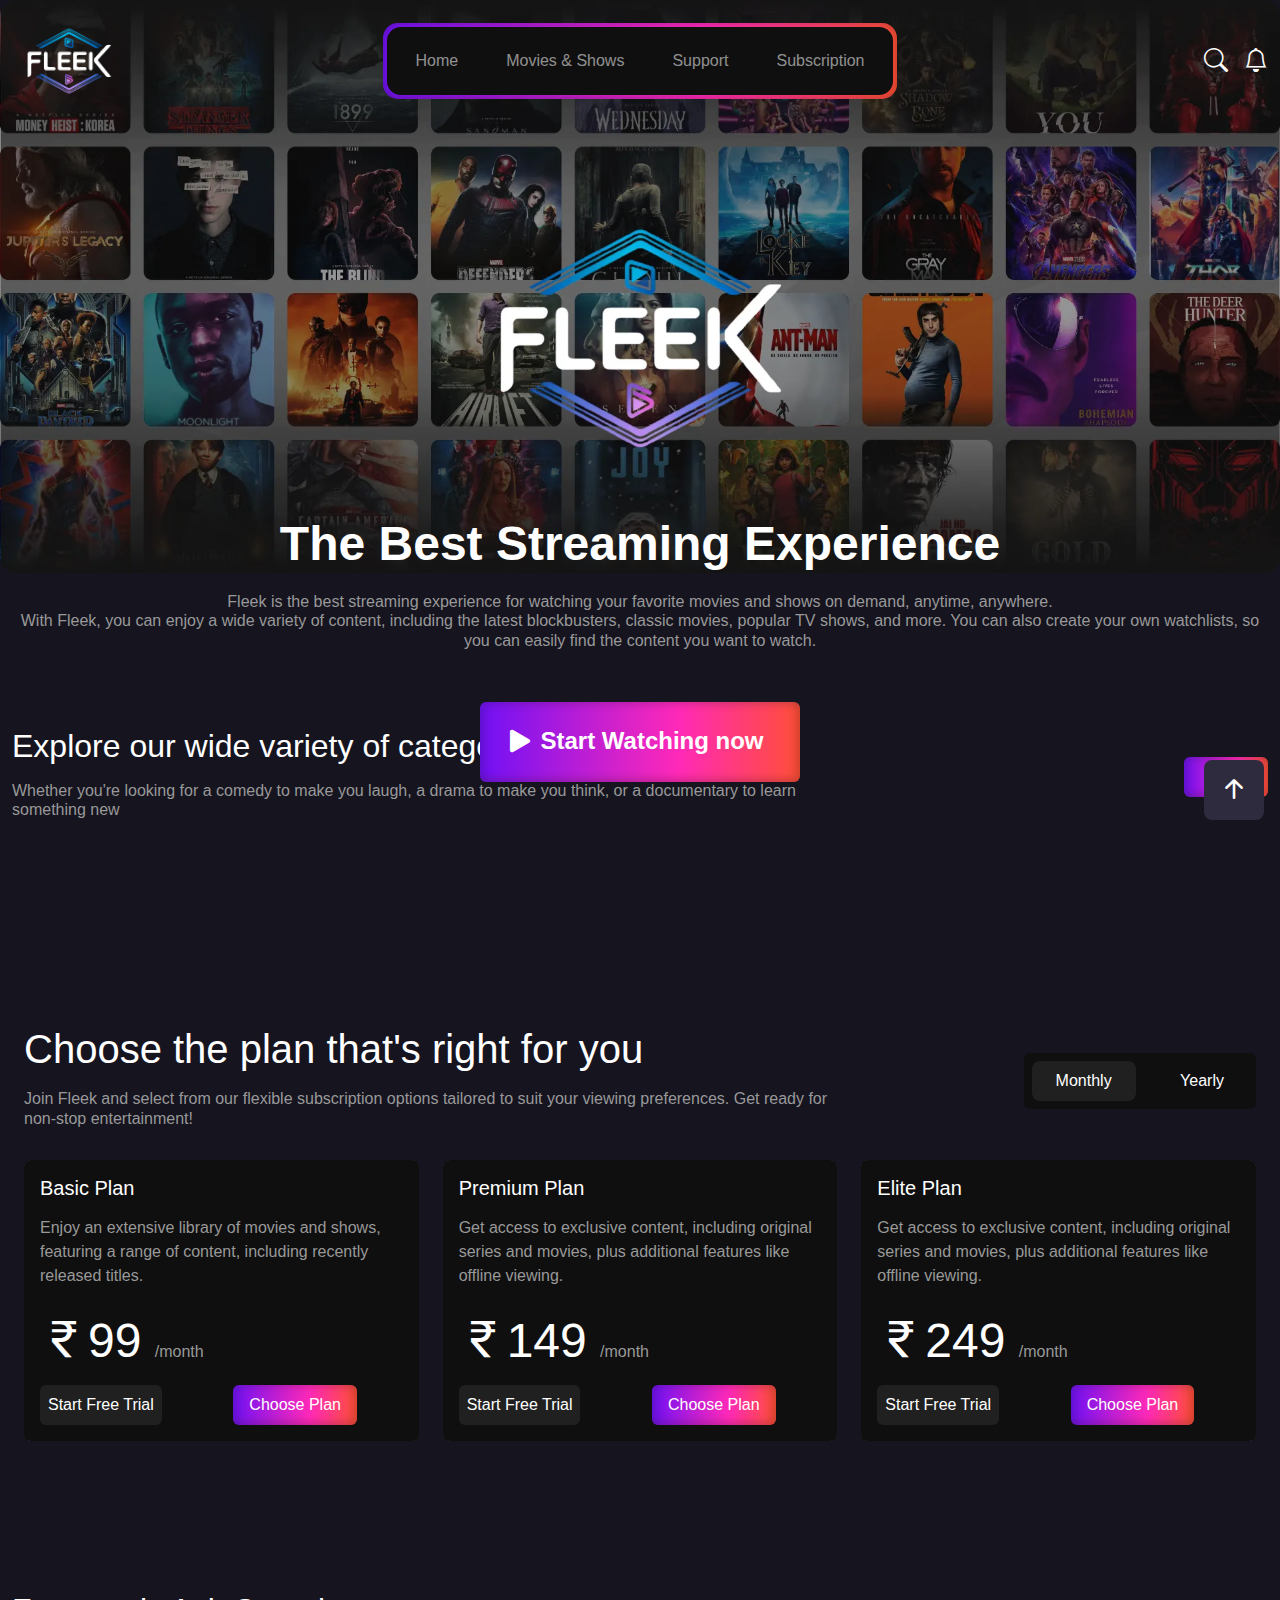
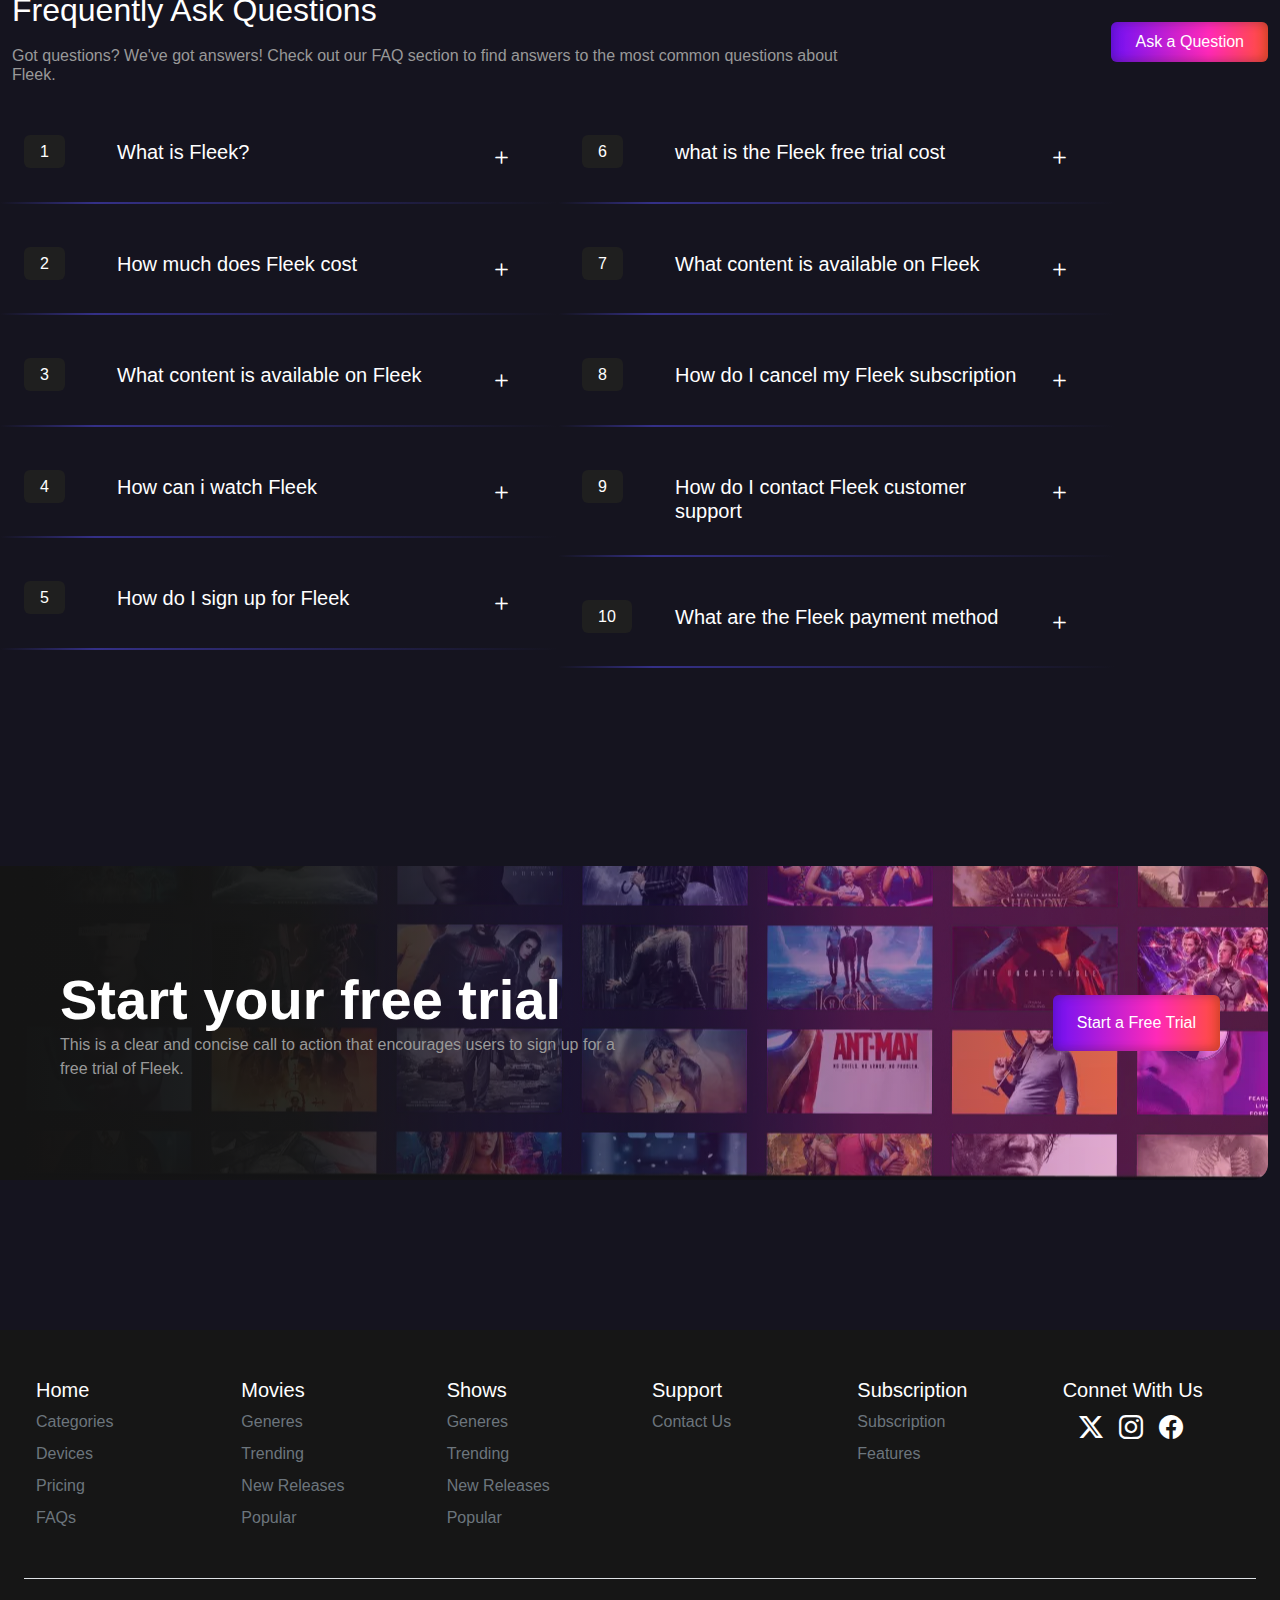
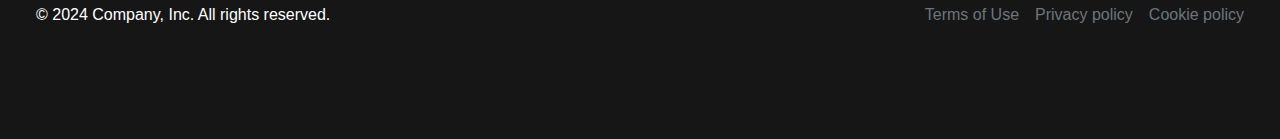
==== commit e50c8925: "add" ====
--- a/index.html
+++ b/index.html
@@ -3,7 +3,7 @@
   <head>
     <meta charset="UTF-8" />
     <meta name="viewport" content="width=device-width, initial-scale=1.0" />
-    <title>Home page</title>
+    <title>Ott Platform - HomePage</title>
     <link
       rel="stylesheet"
       href="https://cdn.jsdelivr.net/npm/bootstrap-icons@1.11.3/font/bootstrap-icons.min.css"
@@ -37,12 +37,12 @@
     <div class="homeHero">
       <div class="card rounded-5 border-0 " style="height: 0%;">
         <img
-          src="assets/img/homePageHer.jpeg"
+          src="assets/img/homePageHero.webp"
           alt="Hero Image"
           class="card-img rounded-4 d-none d-sm-block position-relative"
         />
         <img
-          src="assets/img/homePageMobileHero.png"
+          src="assets/img/homePageMobileHero.webp"
           alt="Mobile Hero Image"
           class="card-img rounded-4 d-block d-sm-none position-relative"
         />
--- a/assets/css/style.css
+++ b/assets/css/style.css
@@ -101,8 +101,8 @@
   margin-top: 150px;
 }
 #subImg {
-  /* background-image: url(/assets/img/trial.png); */
-  background-image: url("../../assets/img/trial.png");
+  /* background-image: url(/assets/img/trial.webp); */
+  background-image: url("../../assets/img/trial.webp");
   background-repeat: no-repeat;
   background-position: center;
   height: 314px;
